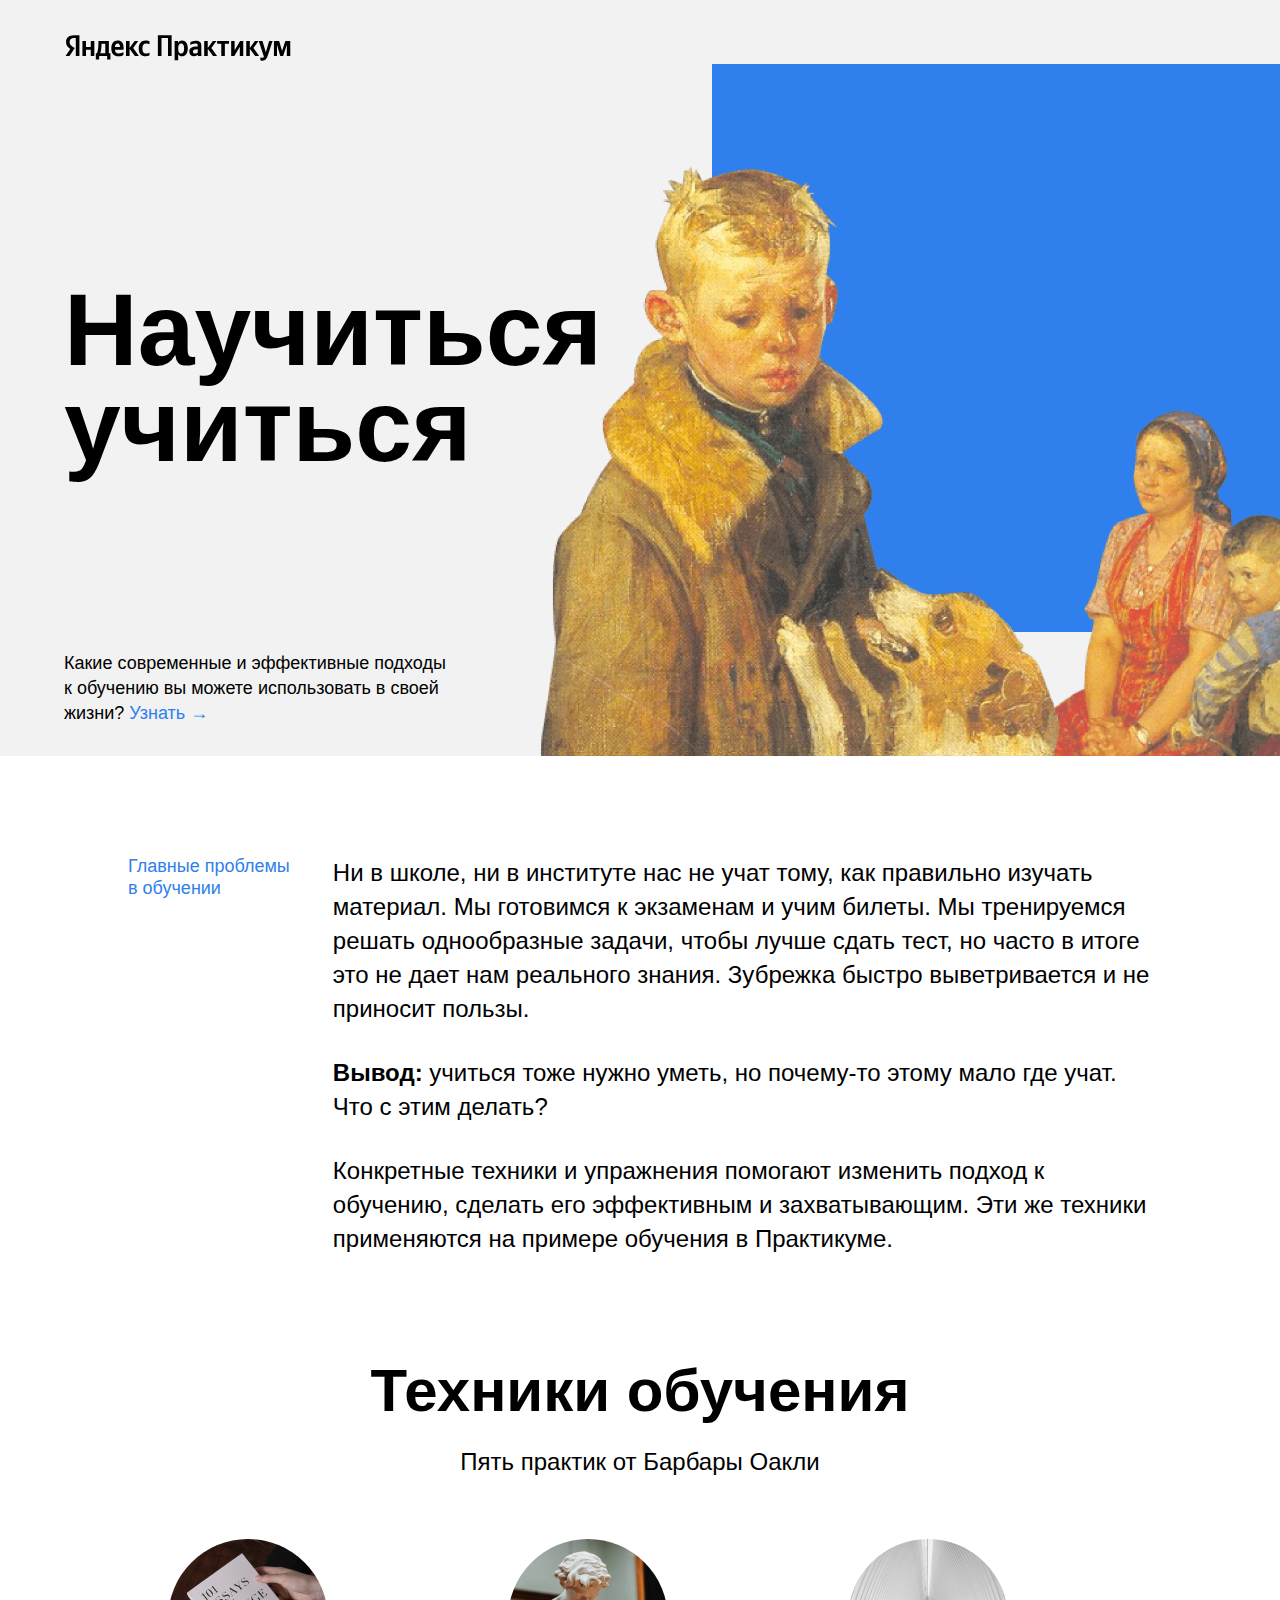
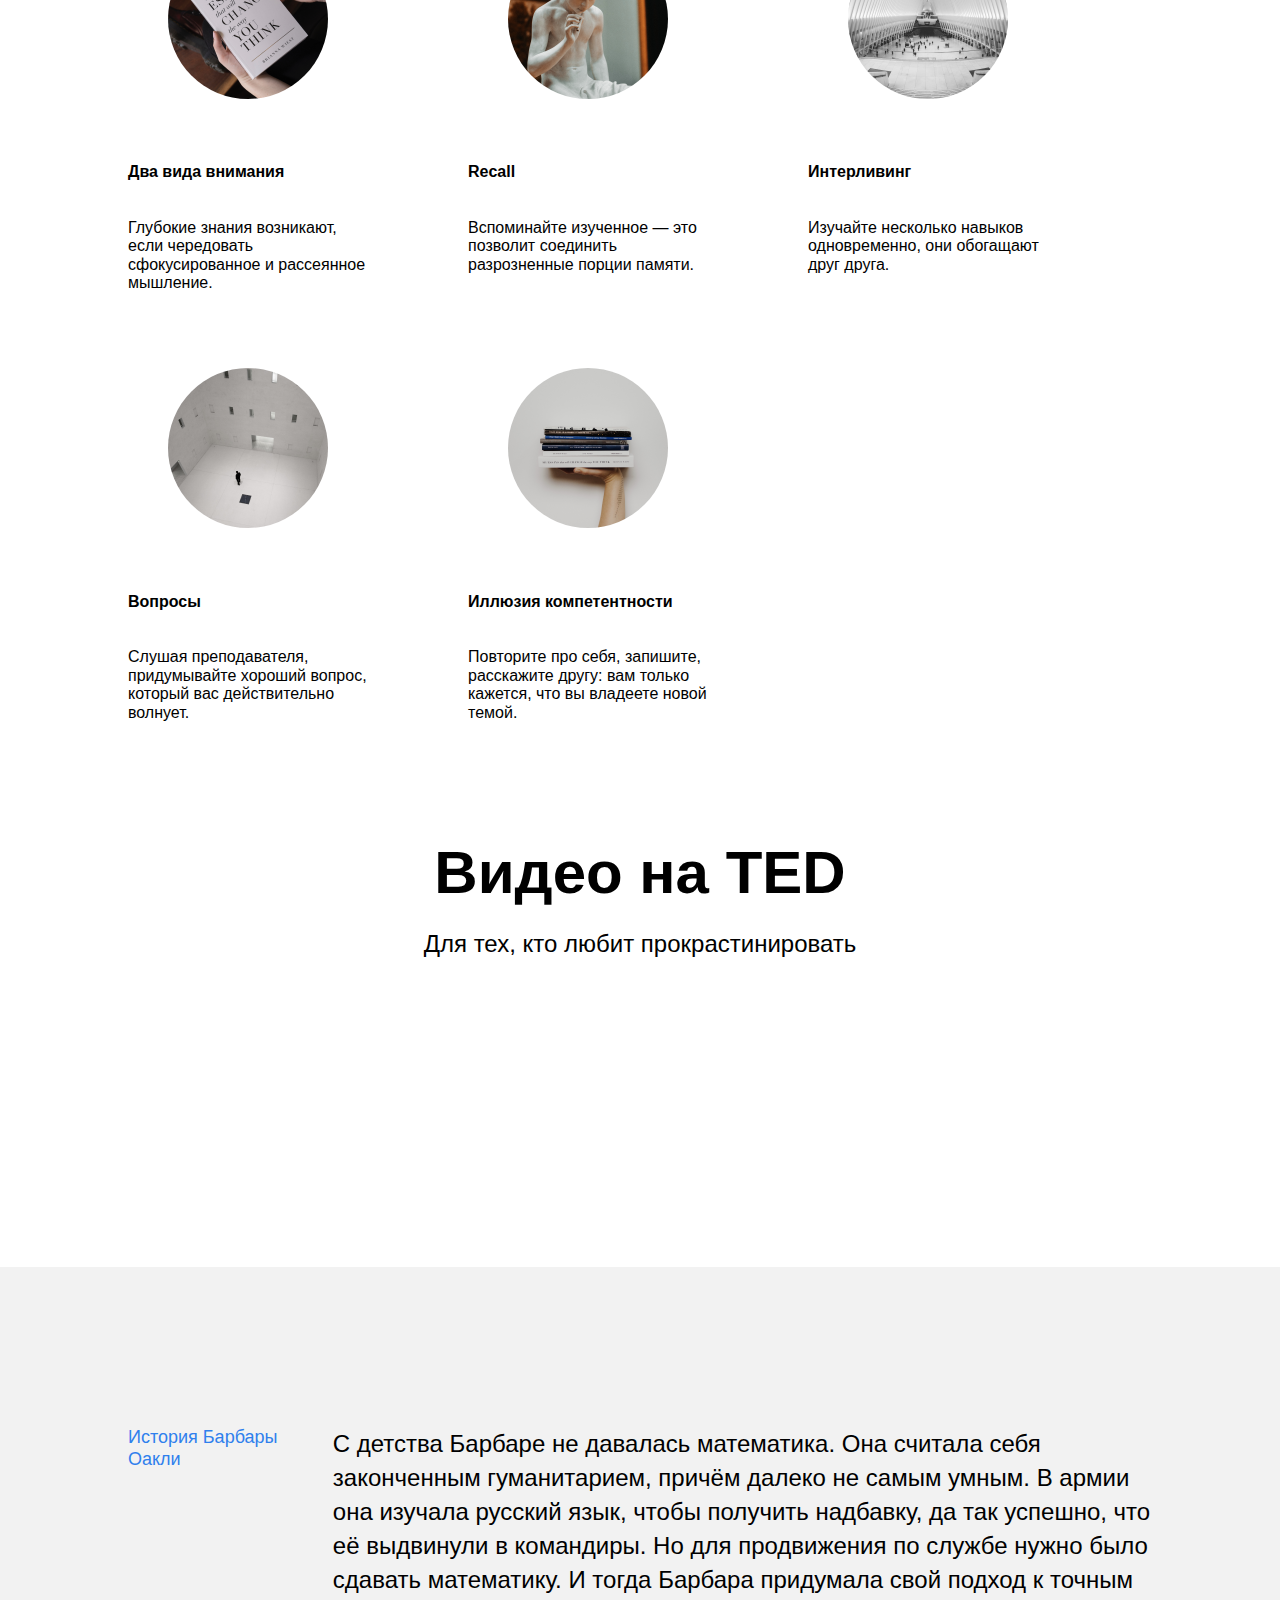
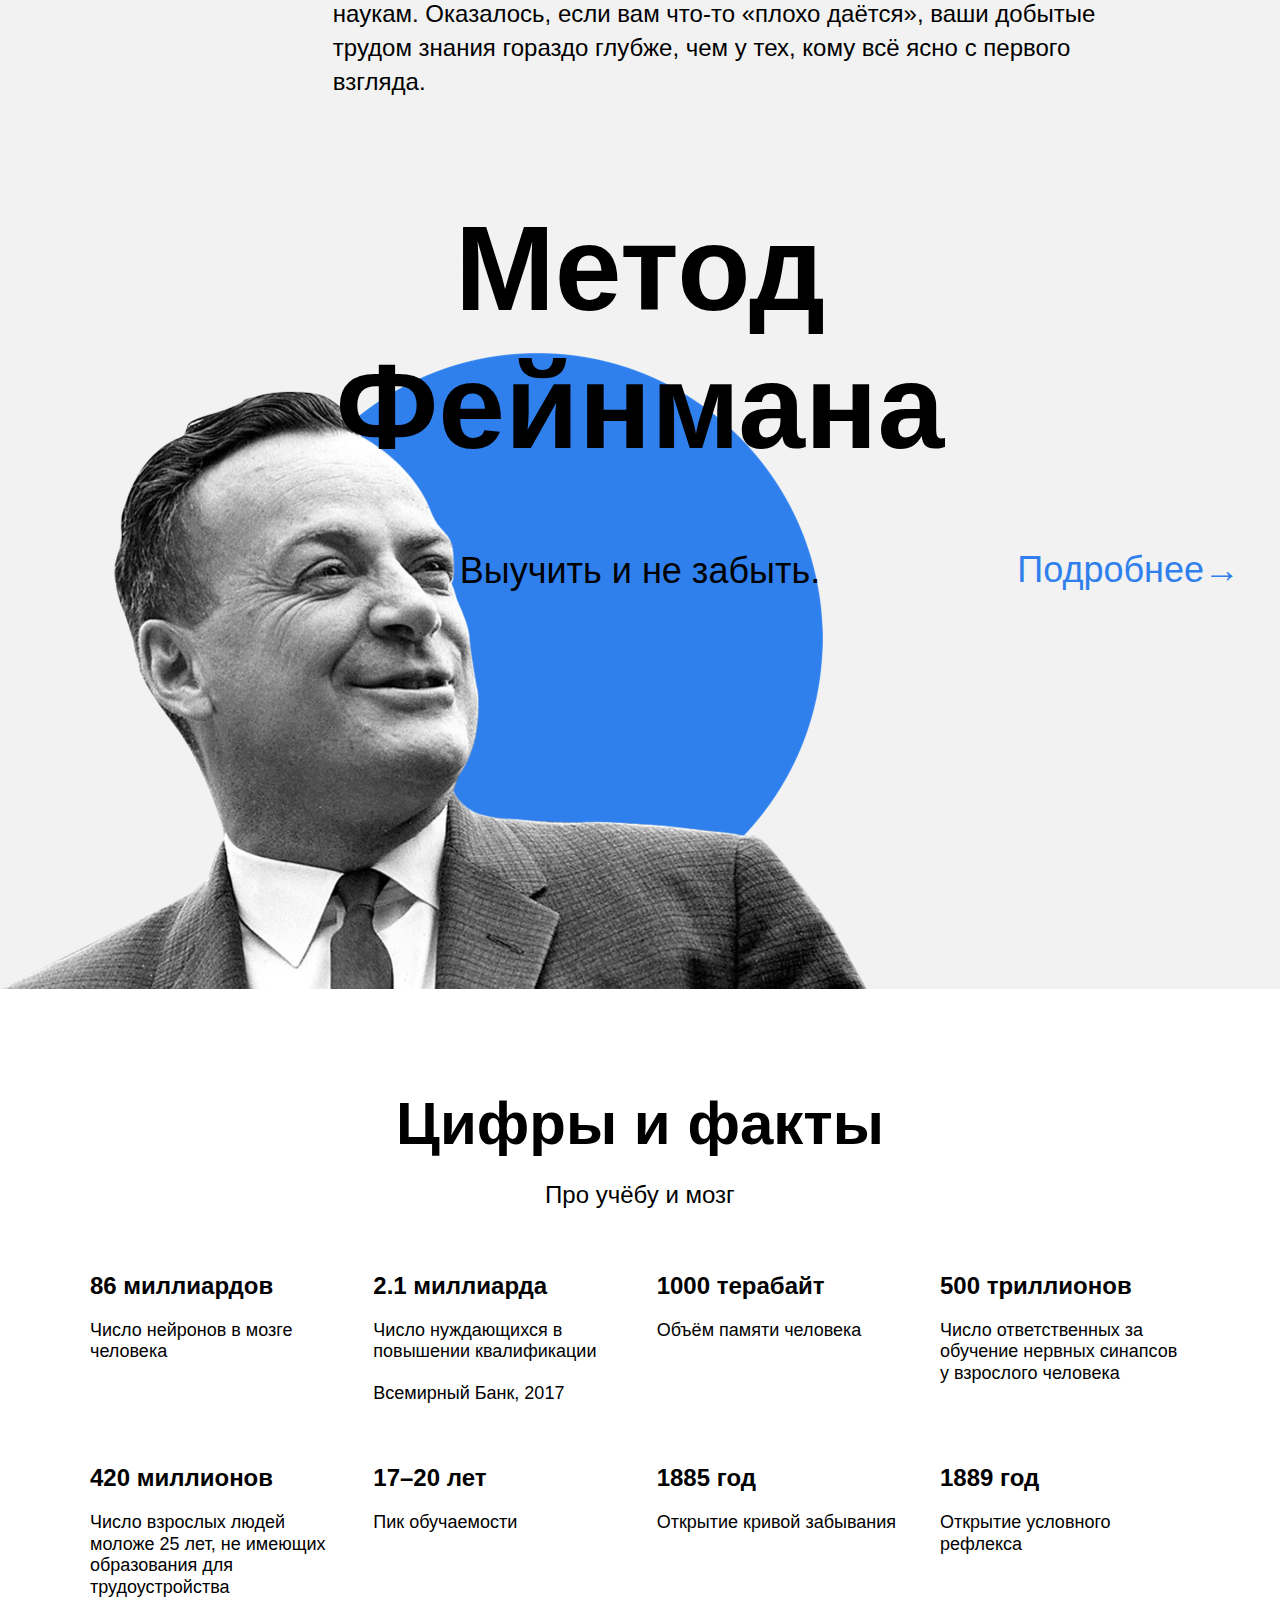
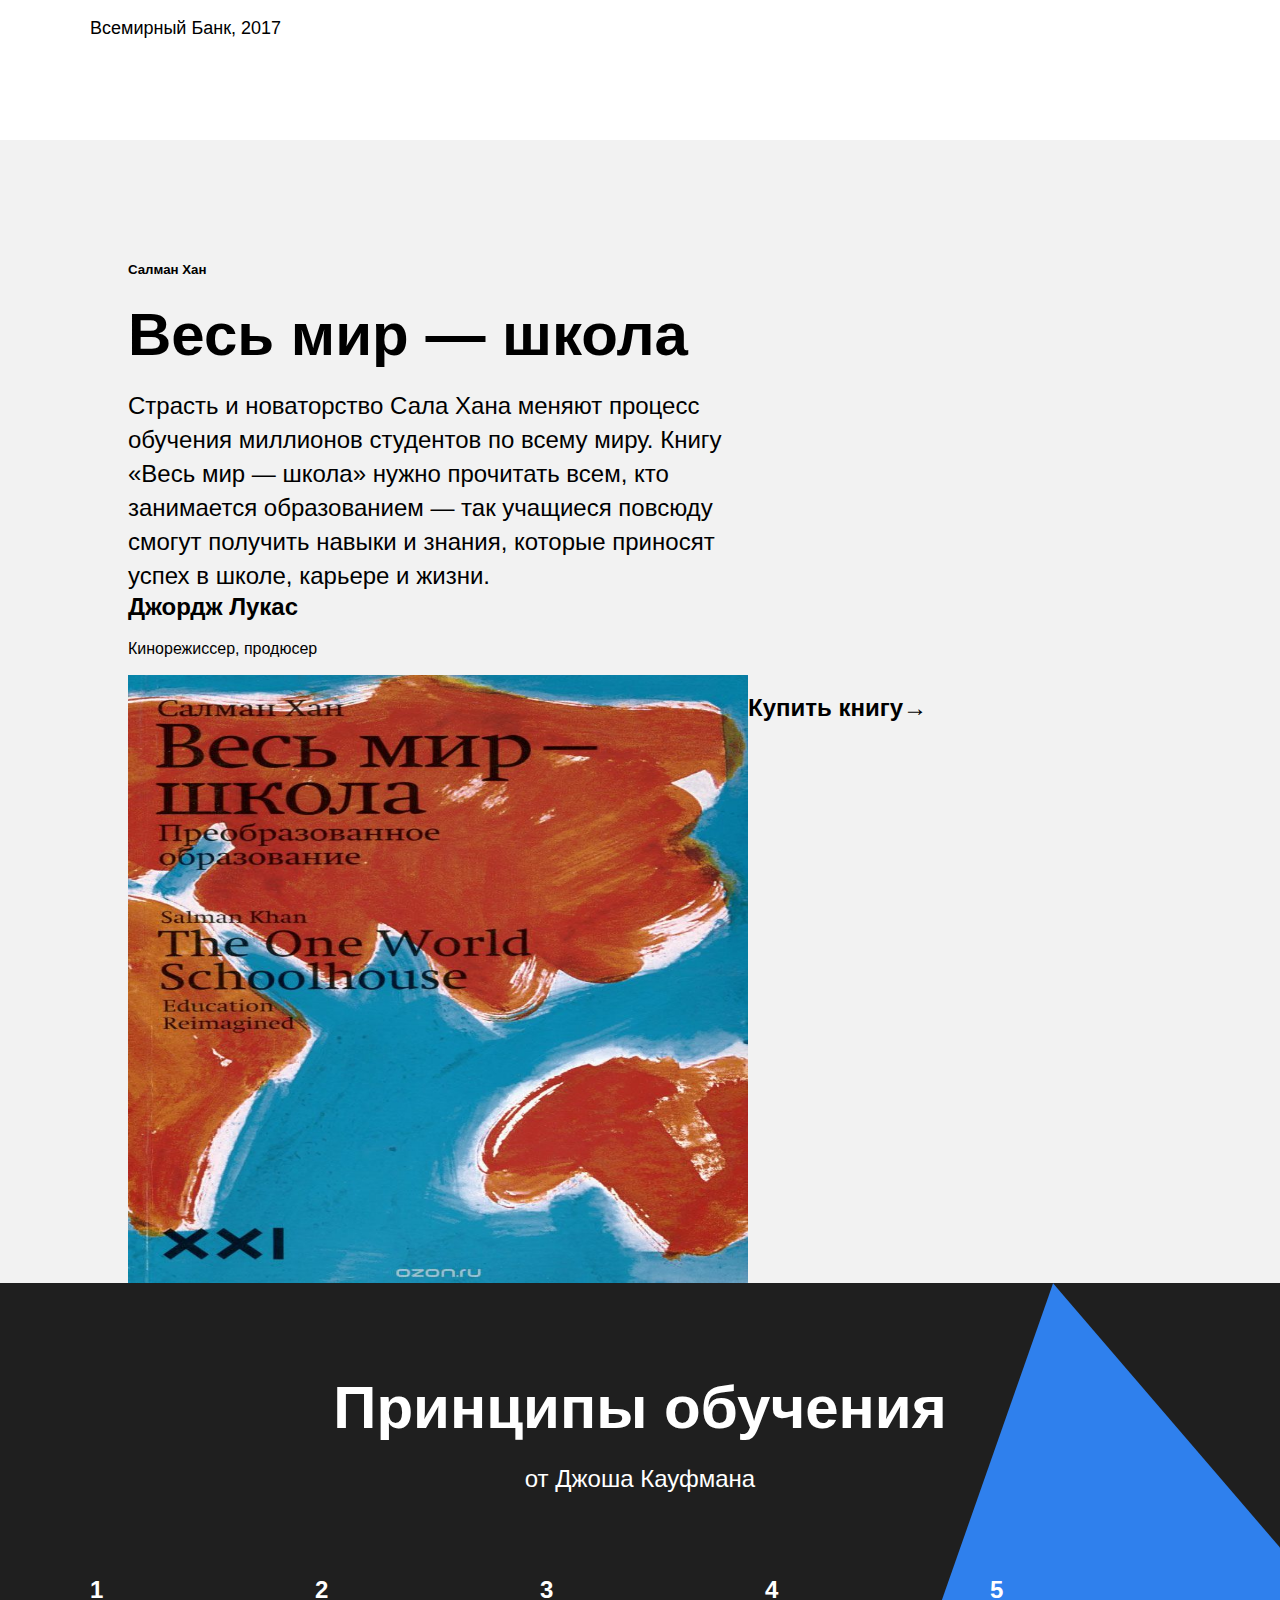
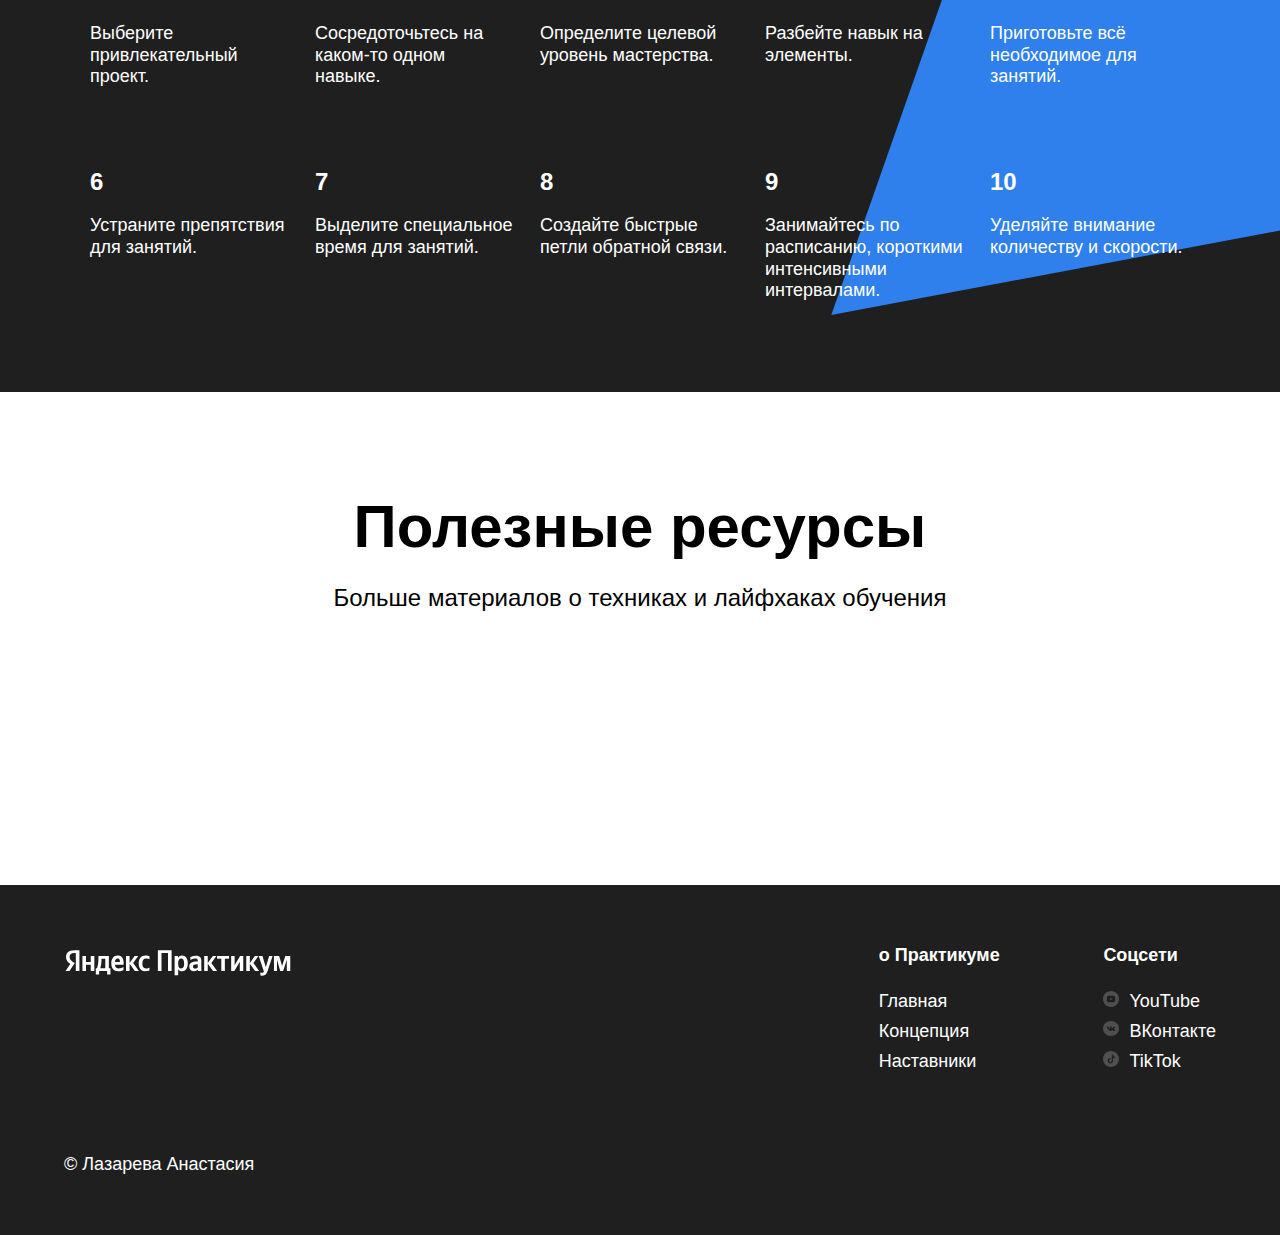
==== index.html @ c1d63bd4 "on-the-finish-line" ====
<!--повторить имена тегов-->
<!DOCTYPE html>
<html lang="ru">
<head>
  <meta charset="UTF-8">
  <meta name="viewport" content="width=device-width, initial-scale=1.0">
  <!--<link rel="icon" href="#" type="image">-->
  <title>Научиться учиться</title>
  <link rel="stylesheet" href="./pages/main.css">
</head>
<body>
  <div class="root">
    <header class="header">
      <div class="logo logo_place_header">
      </div>
      <h1 class="header__title">Научиться учиться</h1>
      <p class="header__subtitle">Какие современные и эффективные подходы к обучению вы можете использовать в своей жизни?
        <a class="header__link" href="#" target="_blank">Узнать &rarr;</a></p>
      <img src="./images/header-image.png" alt="Фрагмент картины «Опять двойна» Ф. Решетникова. Изображение грустного мальчика" class="header__main-illustration">
      <div class="header__square-pic header__rotation">
      </div>
    </header>

    <main class="content"><!--основное содержание-->
      <section class="description"><!--главные проблемы в обучении -->
        <div class="two-columns"><!--бокс-->
          <div><!--левая колонка с голубым текстом-->
              <h2 class="two-columns__brief">Главные проблемы в обучении</h2>
          </div>
            <div class="two-columns__main-text"><!--правая колонка с основным текстом, в нее вложены параграфы-->
              <p class="two-columns__paragraph">Ни в школе, ни в институте нас не учат тому, как правильно изучать материал.
              Мы готовимся к экзаменам и учим билеты. Мы тренируемся решать однообразные задачи,
              чтобы лучше сдать тест, но часто в итоге это не дает нам реального знания.
              Зубрежка быстро выветривается и не приносит пользы.
              </p>
              <p class="two-columns__paragraph"><span class="two-columns__span-accent">Вывод:</span> учиться тоже нужно уметь, но почему-то этому мало где учат. Что с этим делать?
              </p>
              <p class="two-columns__paragraph">
                Конкретные техники и упражнения помогают изменить подход к обучению, сделать его эффективным и захватывающим. Эти же техники применяются на примере обучения в Практикуме.
              </p>
            </div>
        </div>
      </section>

      <section class="techniques"><!---->
        <h2 class="section-title">Техники обучения</h2>
        <p class="section-subtitle">Пять практик от Барбары Оакли</p>
        <div class="cards">
          <div class="cards__item"><!--карта -->
            <img class="cards__image" src="./images/cards-attention.png" alt="">
            <h4 class="cards__title">Два вида внимания</h4>
            <p class="cards__description">Глубокие знания возникают, если чередовать сфокусированное и рассеянное мышление.</p>
          </div>
          <div class="cards__item"><!--карта -->
            <img class="cards__image" src="./images/cards-recall.png" alt="">
            <h4 class="cards__title">Recall</h4>
            <p class="cards__description">Вспоминайте изученное — это позволит соединить разрозненные порции памяти.</p>
          </div>
          <div class="cards__item"><!--карта -->
            <img class="cards__image" src="./images/cards-interliving.png" alt="">
            <h4 class="cards__title">Интерливинг</h4>
            <p class="cards__description">Изучайте несколько навыков одновременно, они обогащают друг друга.</p>
          </div>
          <div class="cards__item"><!--карта -->
            <img class="cards__image" src="./images/cards-question.png" alt="">
            <h4 class="cards__title">Вопросы</h4>
            <p class="cards__description">Слушая преподавателя, придумывайте хороший вопрос, который вас действительно волнует.</p>
          </div>
          <div class="cards__item"><!--карта -->
            <img class="cards__image" src="./images/cards-competence.png" alt="">
            <h4 class="cards__title">Иллюзия компетентности</h4>
            <p class="cards__description">Повторите про себя, запишите, расскажите другу: вам только кажется, что вы владеете новой темой.</p>
          </div>
        </div>
      </section>



      <section class="video">
        <h2 class="section-title">Видео нa TED</h2>
        <p class="section-subtitle">Для тех, кто любит прокрастинировать</p>
        <div class="video__iframes">
          <iframe class="video__iframe" width="515" height="316" src="https://www.youtube.com/embed/arj7oStGLkU" title="YouTube video player"
          frameborder="0" allow="accelerometer; autoplay; clipboard-write; encrypted-media; gyroscope;
          picture-in-picture" allowfullscreen controls></iframe>
          <iframe class="video__iframe" width="515" height="316" src="https://www.youtube.com/embed/5MgBikgcWnY" title="YouTube video player"
          frameborder="0" allow="accelerometer; autoplay; clipboard-write; encrypted-media; gyroscope; picture-in-picture"
          allowfullscreen controls></iframe>
        </div>
      </section>



      <section class="oakley">
        <div class="two-columns"><!--бокс-->
          <div><!--левая колонка с голубым текстом-->
              <h2 class="two-columns__brief">История Барбары Оакли</h2>
          </div>
            <div class="two-columns__main-text"><!--правая колонка с основным текстом, в нее вложены параграфы-->
              <p class="two-columns__paragraph">С детства Барбаре не давалась математика. Она считала себя законченным гуманитарием,
                причём далеко не самым умным. В армии она изучала русский язык, чтобы получить надбавку,
                да так успешно, что её выдвинули в командиры. Но для продвижения по службе нужно было
                сдавать математику. И тогда Барбара придумала свой подход к точным наукам. Оказалось,
                если вам что-то «плохо даётся», ваши добытые трудом знания гораздо глубже, чем у тех,
                кому всё ясно с первого взгляда.

              </p>
            </div>
        </div>

      </section>


      <section class="feynman">
        <h2 class="feynman__title">Метод Фейнмана</h2>
        <p class="feynman__subtitle">Выучить и не забыть.</p>
        <a class="feynman__link" href="#" target="_blank">Подробнее&rarr;</a>
      </section>

      <section class="digits">
        <h2 class="section-title">Цифры и факты</h2>
        <p class="section-subtitle">Про учёбу и мозг</p>
        <ul class="table">
          <li class="table__cell"> <!--ячейки таблицы со вложенными заголовком и текстом-->
            <h3 class="table__heading">86 миллиардов</h3> <!--заголовки-->
            <p class="table__text">Число нейронов в мозге человека</p>
          </li>
          <li class="table__cell"> <!--ячейки таблицы со вложенными заголовком и текстом-->
            <h3 class="table__heading">2.1 миллиарда</h3> <!--заголовки-->
            <p class="table__text">Число нуждающихся в повышении квалификации</p>
            <p class="table__text">Всемирный Банк, 2017</p>
          </li>
          <li class="table__cell"> <!--ячейки таблицы со вложенными заголовком и текстом-->
            <h3 class="table__heading">1000 терабайт</h3> <!--заголовки-->
            <p class="table__text">Объём памяти человека</p>
          </li>
          <li class="table__cell"> <!--ячейки таблицы со вложенными заголовком и текстом-->
            <h3 class="table__heading">500 триллионов</h3> <!--заголовки-->
            <p class="table__text">Число ответственных за обучение нервных синапсов у взрослого человека</p>
          </li>
          <li class="table__cell"> <!--ячейки таблицы со вложенными заголовком и текстом-->
            <h3 class="table__heading">420 миллионов</h3> <!--заголовки-->
            <p class="table__text">Число взрослых людей моложе 25 лет, не имеющих образования для трудоустройства</p>
            <p class="table__text">Всемирный Банк, 2017</p>
          </li>
          <li class="table__cell"> <!--ячейки таблицы со вложенными заголовком и текстом-->
            <h3 class="table__heading">17–20 лет</h3> <!--заголовки-->
            <p class="table__text">Пик обучаемости</p>
          </li>
          <li class="table__cell"> <!--ячейки таблицы со вложенными заголовком и текстом-->
            <h3 class="table__heading">1885 год</h3> <!--заголовки-->
            <p class="table__text">Открытие кривой забывания</p>
          </li>
          <li class="table__cell"> <!--ячейки таблицы со вложенными заголовком и текстом-->
            <h3 class="table__heading">1889 год</h3> <!--заголовки-->
            <p class="table__text">Открытие условного рефлекса</p>
          </li>
        </ul>
      </section>

      <section class="khan">
        <div class="khan__container">
          <h5 class="khan__author">Салман Хан</h5>
          <h2 class="khan__title">Весь мир — школа</h2>
          <p class="khan__quote">Страсть и новаторство Сала Хана меняют процесс обучения миллионов
            студентов по всему миру. Книгу «Весь мир — школа» нужно прочитать всем, кто занимается образованием —
            так учащиеся повсюду смогут получить навыки и знания, которые приносят успех в школе, карьере и жизни.</p>
          <h3 class="khan__quote-author">Джордж Лукас</h3>
          <p lass="khan__quote-author-subline">Кинорежиссер, продюсер</p>
          <div class="khan__book-container">
            <img class="khan__book-pic" src="./images/khan-book.jpg" alt="#">
            <h2 class="khan__buy-link">Купить книгу&rarr;</h2>



          </div>
        </div>
      </section>




      <section class="kaufman"><!--принципы обучения-->
        <div class="kaufman__triangle kaufman__rotation">
        </div>
        <h2 class="section-title section-title_theme_dark">Принципы обучения</h2>
        <p class="section-subtitle section-subtitle_theme_dark">от Джоша Кауфмана</p>
        <ul class="table table_theme_dark"> <!-- модификатор table_theme_dark пока не используется-->
          <li class="table__cell table__cell_theme_dark"> <!--ячейки таблицы со вложенными заголовком и текстом-->
            <h3 class="table__heading table__heading_theme_dark">1</h3> <!--заголовки-->
            <p class="table__text table__text_theme_dark">Выберите привлекательный проект.</p>
          </li>
          <li class="table__cell table__cell_theme_dark"> <!--ячейки таблицы со вложенными заголовком и текстом-->
            <h3 class="table__heading table__heading_theme_dark">2</h3> <!--заголовки-->
            <p class="table__text table__text_theme_dark">Сосредоточьтесь на каком-то одном навыке.</p>
          </li>
          <li class="table__cell table__cell_theme_dark"> <!--ячейки таблицы со вложенными заголовком и текстом-->
            <h3 class="table__heading table__heading_theme_dark">3</h3> <!--заголовки-->
            <p class="table__text table__text_theme_dark">Определите целевой уровень мастерства.</p>
          </li>
          <li class="table__cell table__cell_theme_dark"> <!--ячейки таблицы со вложенными заголовком и текстом-->
            <h3 class="table__heading table__heading_theme_dark">4</h3> <!--заголовки-->
            <p class="table__text table__text_theme_dark">Разбейте навык на элементы.</p>
          </li>
          <li class="table__cell table__cell_theme_dark"> <!--ячейки таблицы со вложенными заголовком и текстом-->
            <h3 class="table__heading table__heading_theme_dark">5</h3> <!--заголовки-->
            <p class="table__text table__text_theme_dark">Приготовьте всё необходимое для занятий.</p>
          </li>
          <li class="table__cell table__cell_theme_dark"> <!--ячейки таблицы со вложенными заголовком и текстом-->
            <h3 class="table__heading table__heading_theme_dark">6</h3> <!--заголовки-->
            <p class="table__text table__text_theme_dark">Устраните препятствия для занятий.</p>
          </li>
          <li class="table__cell table__cell_theme_dark"> <!--ячейки таблицы со вложенными заголовком и текстом-->
            <h3 class="table__heading table__heading_theme_dark">7</h3> <!--заголовки-->
            <p class="table__text table__text_theme_dark">Выделите специальное время для занятий.</p>
          </li>
          <li class="table__cell table__cell_theme_dark"> <!--ячейки таблицы со вложенными заголовком и текстом-->
            <h3 class="table__heading table__heading_theme_dark">8</h3> <!--заголовки-->
            <p class="table__text table__text_theme_dark">Создайте быстрые петли обратной связи.</p>
          </li>
          <li class="table__cell table__cell_theme_dark"> <!--ячейки таблицы со вложенными заголовком и текстом-->
            <h3 class="table__heading table__heading_theme_dark">9</h3> <!--заголовки-->
            <p class="table__text table__text_theme_dark">Занимайтесь по расписанию, короткими интенсивными интервалами.</p>
          </li>
          <li class="table__cell table__cell_theme_dark"> <!--ячейки таблицы со вложенными заголовком и текстом-->
            <h3 class="table__heading table__heading_theme_dark">10</h3> <!--заголовки-->
            <p class="table__text table__text_theme_dark">Уделяйте внимание количеству и скорости.</p>
          </li>
        </ul>
      </section><!--конец таблицы цифры и факты-->

      <section class="resources">
        <h2 class="section-title">Полезные ресурсы</h2>
        <p class="section-subtitle">Больше материалов о техниках и лайфхаках обучения</p>
        <div class="resources__logo-zone">

<!--тут натыкать логотипов-->


        </div>
      </section>
    </main>





    <footer class="footer">
      <div class="footer__columns"><!--общий флекс-бокс-->
        <div class="footer__column footer__column_content_copyright"><!--первая колонка-->
          <div class="logo logo_place_footer">
          </div>
            <p class="footer__author" href="#" target="_blank">&COPY; Лазарева Анастасия</p>
        </div>
        <nav class="footer__column footer__column_content_info"><!--вторая колонка-->
          <h4 class="footer__column-heading">о&nbsp;Практикуме</h4>
          <ul class="footer__column-links">
            <li class="footer__column-link">
              <a class="footer__column-link" href="#">Главная</a>
            </li>
            <li class="footer__column-link">
              <a class="footer__column-link" href="#">Концепция</a>
            </li>
            <li class="footer__column-link">
              <a class="footer__column-link" href="#">Наставники</a>
            </li>
          </ul>
        </nav>
        <nav class="footer__column footer__column_content_social"><!--третья колонка-->
          <h4 class="footer__column-heading">Cоцсети</h4>
          <ul class="footer__column-links">
            <li class="footer__column-link">
              <a href="#" target="_blank"><img class="footer__social-icon" src="./images/youtube-icon.svg" lang="en" alt="YouTube"></a>
              <a href="#" target="_blank" class="footer__column-link">YouTube</a>
            </li>
            <li class="footer__column-link">
              <a href="#" target="_blank"><img class="footer__social-icon" src="./images/vk_color_white.svg" lang="en" alt="ВКонтакте"></a>
              <a href="#" target="_blank" class="footer__column-link">ВКонтакте</a>
            </li>
            <li class="footer__column-link">
              <a href="#" target="_blank"><img class="footer__social-icon" src="./images/tiktok-icon.svg" lang="en" alt="TikTok"></a>
              <a href="#" target="_blank" class="footer__column-link">TikTok</a>
            </li>
          </ul>
        </nav>
      </div>
    </footer>
  </div>
</body>
</html>
---- pages/main.css ----
@import url(../vendor/normalize.css);
@import url(../blocks/root/root.css);
/*blocks*/
@import url(../blocks/header/header.css);
@import url(../blocks/content/content.css);
@import url(../blocks/description/description.css);
@import url(../blocks/techniques/techniques.css);
@import url(../blocks/video/video.css);
@import url(../blocks/oakley/oakley.css);
@import url(../blocks/feynman/feynman.css);
@import url(../blocks/digits/digits.css);
@import url(../blocks/khan/khan.css);
@import url(../blocks/kaufman/kaufman.css);
@import url(../blocks/resources/resources.css);
@import url(../blocks/logo/logo.css);
@import url(../blocks/two-columns/two-columns.css);
@import url(../blocks/section-title/section-title.css);
@import url(../blocks/section-subtitle/section-subtitle.css);
@import url(../blocks/table/table.css);
@import url(../blocks/footer/footer.css);
/*modificators, elements, elements modificators*/
/*logo*/
@import url(../blocks/logo/_place_header/logo_place_header.css);
@import url(../blocks/logo/_place_footer/logo_place_footer.css);
/*header*/
@import url(../blocks/header/__title/header__title.css);
@import url(../blocks/header/__subtitle/header__subtitle.css);
@import url(../blocks/header/__link/header__link.css);
@import url(../blocks/header/__main-illustration/header__main-illustration.css);
@import url(../blocks/header/__square-pic/header__square-pic.css);
/*two-columns*/
@import url(../blocks/two-columns/__brief/two-columns__brief.css);
@import url(../blocks/two-columns/__main-text/two-columns__main-text.css);
@import url(../blocks/two-columns/__span-accent/two-columns__span-accent.css);
@import url(../blocks/two-columns/__paragraph/two-columns__paragraph.css);
/*table*/
@import url(../blocks/table/__cell/table__cell.css);
@import url(../blocks/table/__heading/table__heading.css);
@import url(../blocks/table/__text/table__text.css);
@import url(../blocks/table/__cell/_theme_dark/table__cell_theme_dark.css);
@import url(../blocks/table/__heading/_theme_dark/table__heading_theme_dark.css);
@import url(../blocks/table/__text/_theme_dark/table__text_theme_dark.css);
/*feynman*/
@import url(../blocks/feynman/__link/feynman__link.css);
@import url(../blocks/feynman/__subtitle/feynman__subtitle.css);
@import url(../blocks/feynman/__title/feynman__title.css);
/*section-title*/
@import url(../blocks/section-title/_theme_dark/section-title_theme_dark.css);
/*section-subtitle*/
@import url(../blocks/section-subtitle/_theme_dark/section-subtitle_theme_dark.css);
/*kaufman*/
@import url(../blocks/kaufman/__triangle/kaufman__triangle.css);
/*footer*/
@import url(../blocks/footer/__author/footer__author.css);
@import url(../blocks/footer/__columns/footer__columns.css);
@import url(../blocks/footer/__column/footer__column.css);
@import url(../blocks/footer/__column/_content_social/footer__column_content_social.css);
@import url(../blocks/footer/__column/_content_copyright/footer__column_content_copyright.css);
@import url(../blocks/footer/__column/_content_info/footer__column_content_info.css);
@import url(../blocks/footer/__column-heading/footer__column-heading.css);
@import url(../blocks/footer/__column-links/footer__column-links.css);
@import url(../blocks/footer/__column-link/footer__column-link.css);
@import url(../blocks/footer/__social-icon/footer__social-icon.css);
@import url(../blocks/footer/footer.css);
@import url(../blocks/footer/footer.css);


@keyframes rotation {
  from {
    transform: rotate(0);
  }
  to {
    transform: rotate(360deg);
  }
}

.techniques {
  width: 80%;
  margin: 0 auto;
  padding-top: 100px;
}
.cards {
  display: flex;
  flex-wrap: wrap;

  column-gap: 100px;
  width: 920px;
  align-content: flex-start;

}
.cards__item {
  padding-top: 60px;
  display: flex;
  flex-wrap: wrap;
  flex-direction: column;
  width: 240px;




}
.cards__image {
  width: 160px;
  height: 160px;
  border-radius: 50%;
  margin: 0 40px 43px;



}
.cards__title {

}
.cards__description {

}

.header__rotation {
  animation: rotation 20s infinite linear running;
}
.kaufman__rotation {
  animation: rotation 20s infinite linear running;
}

.video {
  padding-top: 100px;
}

.video__iframes {

  gap: 20px;
  display: flex;
  padding-top: 50px;
  margin: 0 auto -60px;
  justify-content: center;
  z-index: 1;

}
.video__iframe {

}
.oakley {
  padding-top: 160px;
  background-color: #f2f2f2;

  z-index: -1;
}
.khan {
  padding-top: 100px;
  background-color: #f2f2f2;
}
.khan__container {
  width: 80%;
  margin: 0 auto;
}
.khan__author {

}
.khan__title {/*проверить насколько все они здесь нужны*/
  font-size: 60px;
  font-weight: 600;
  line-height: 1.15;
  width: 60%;
  padding: 0;
  margin: 0;

  margin-bottom: 20px;
}
.khan__quote {/*проверить насколько все они здесь нужны*/
  width: 60%;
  margin: 0;
  padding: 0;

  font-size: 24px;
  font-weight: normal;
  line-height: 34px;
}
.khan__quote-author {/*проверить насколько все они здесь нужны*/
  margin: 0 0 20px;
  padding: 0;
  font-size: 24px;
  font-weight: 600;
  line-height: 1.15;
}
.khan__quote-author-subline {/*проверить насколько все они здесь нужны*/
  margin: 0 0 20px;
  padding: 0;
  font-size: 24px;
  font-weight: normal;
  line-height: 1.15;
}
.khan__book-container {
  display: flex;
}
.khan__book-pic {/*добавить кавер*/
  width: 620px;
  height: 608px;
}
.khan__buy-link {
  transition: opacity 1s linear;
  opacity: 1;
}
.khan__buy-link:hover {
  opacity: 0.5;
}

.resources {
 padding: 100px 0 270px;
}
.resources__logo-zone {
  display: flex;
}
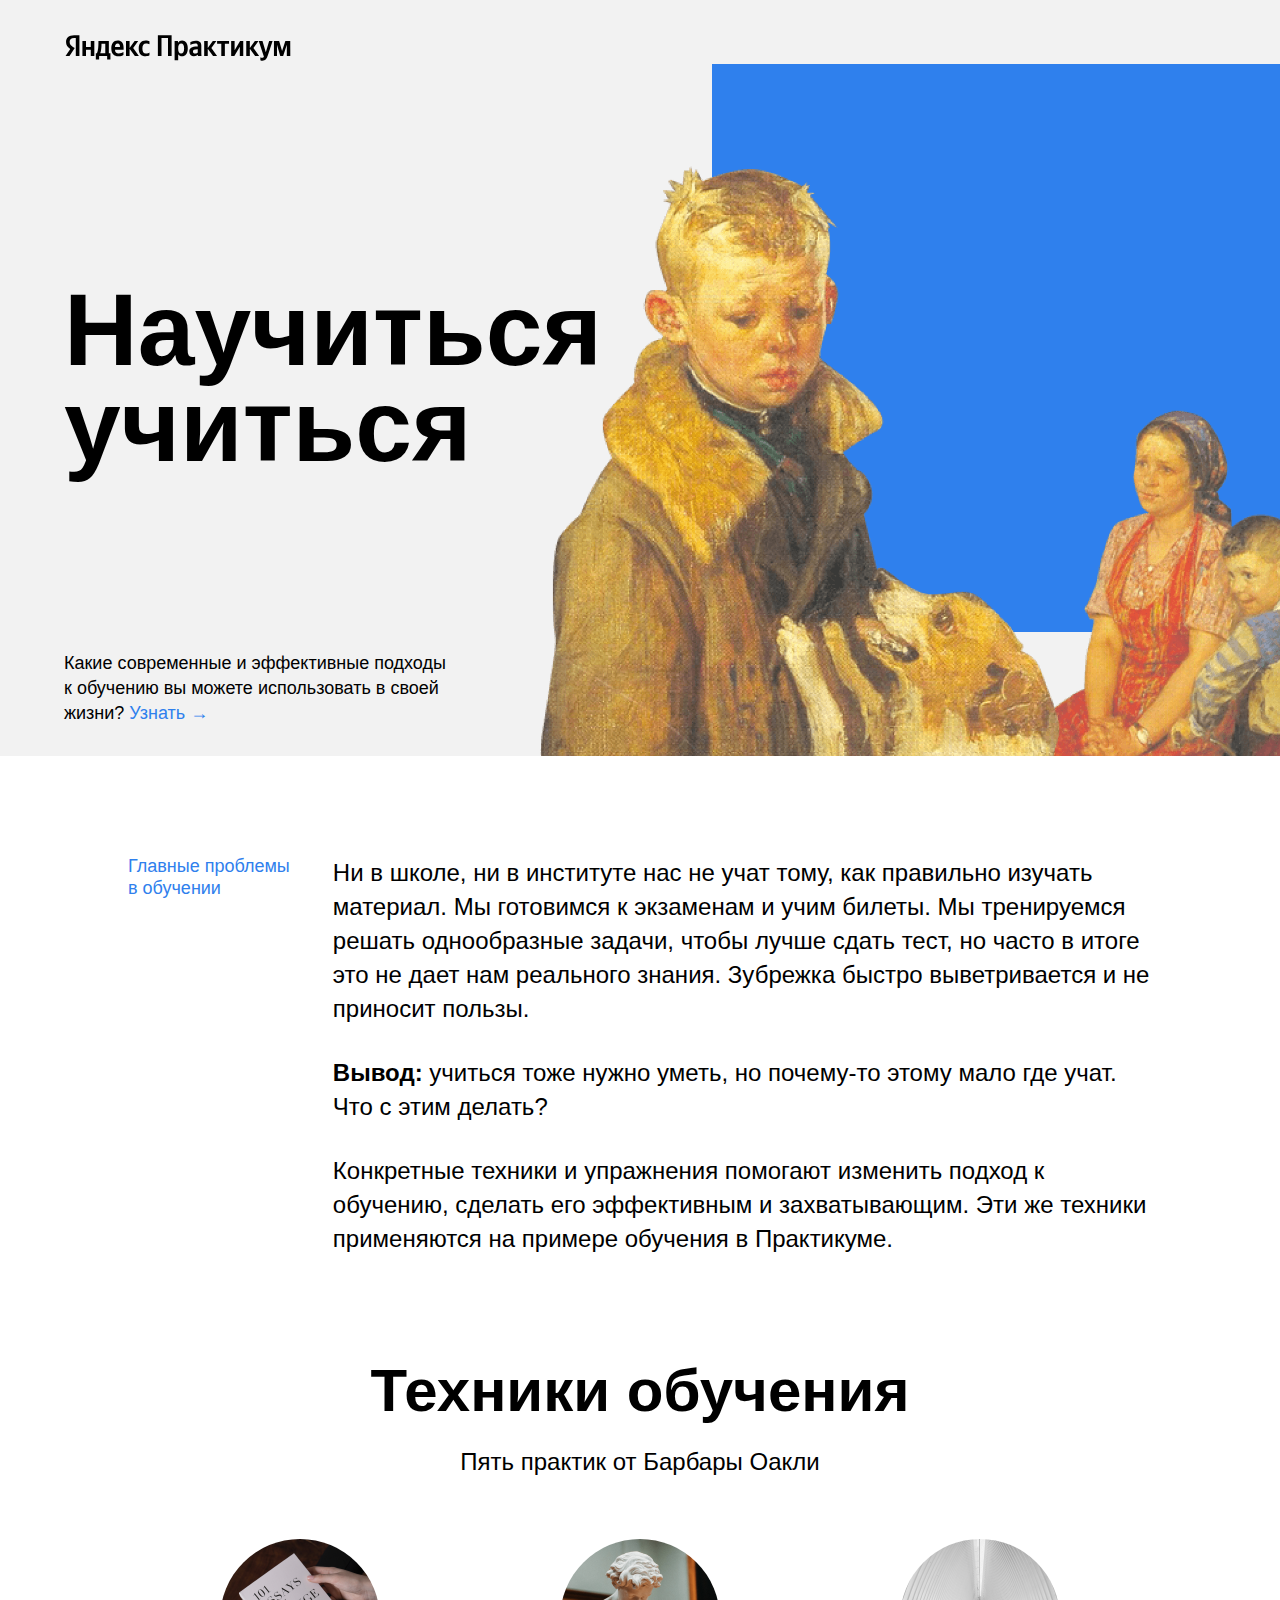
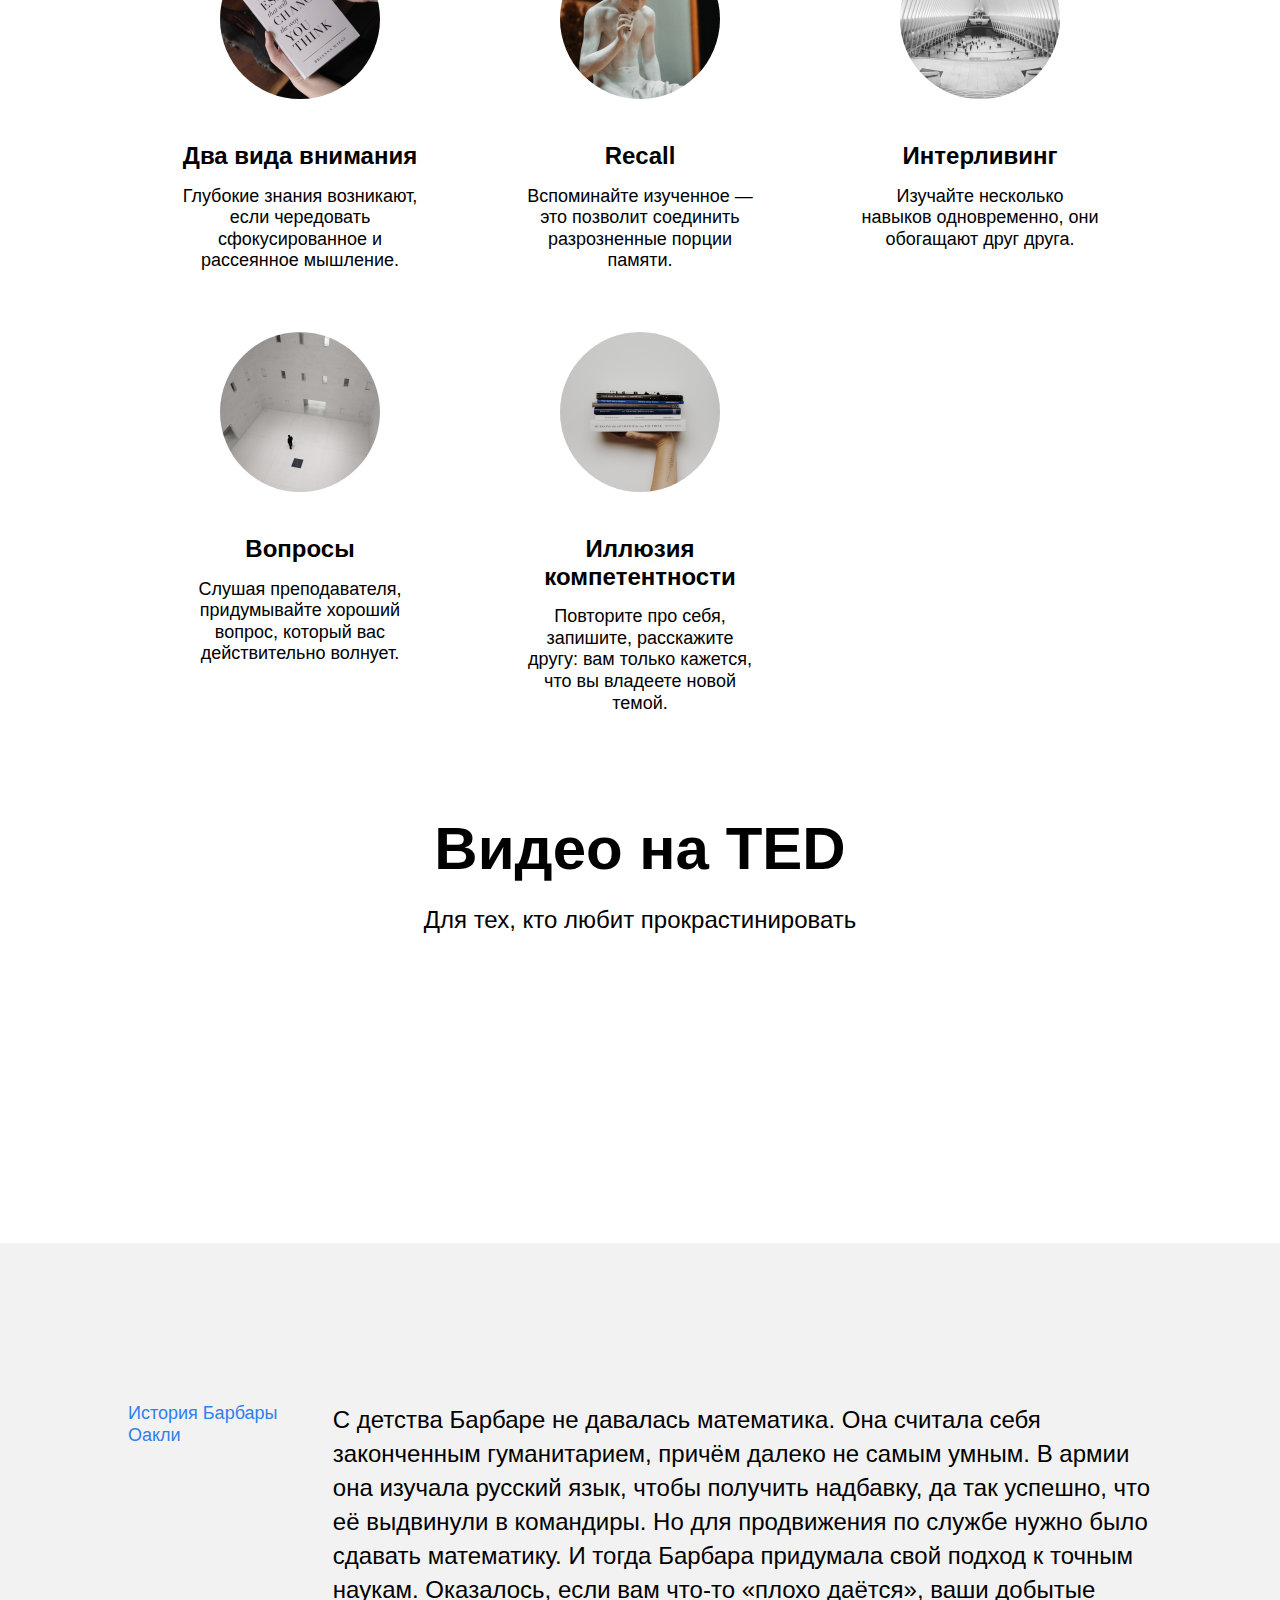
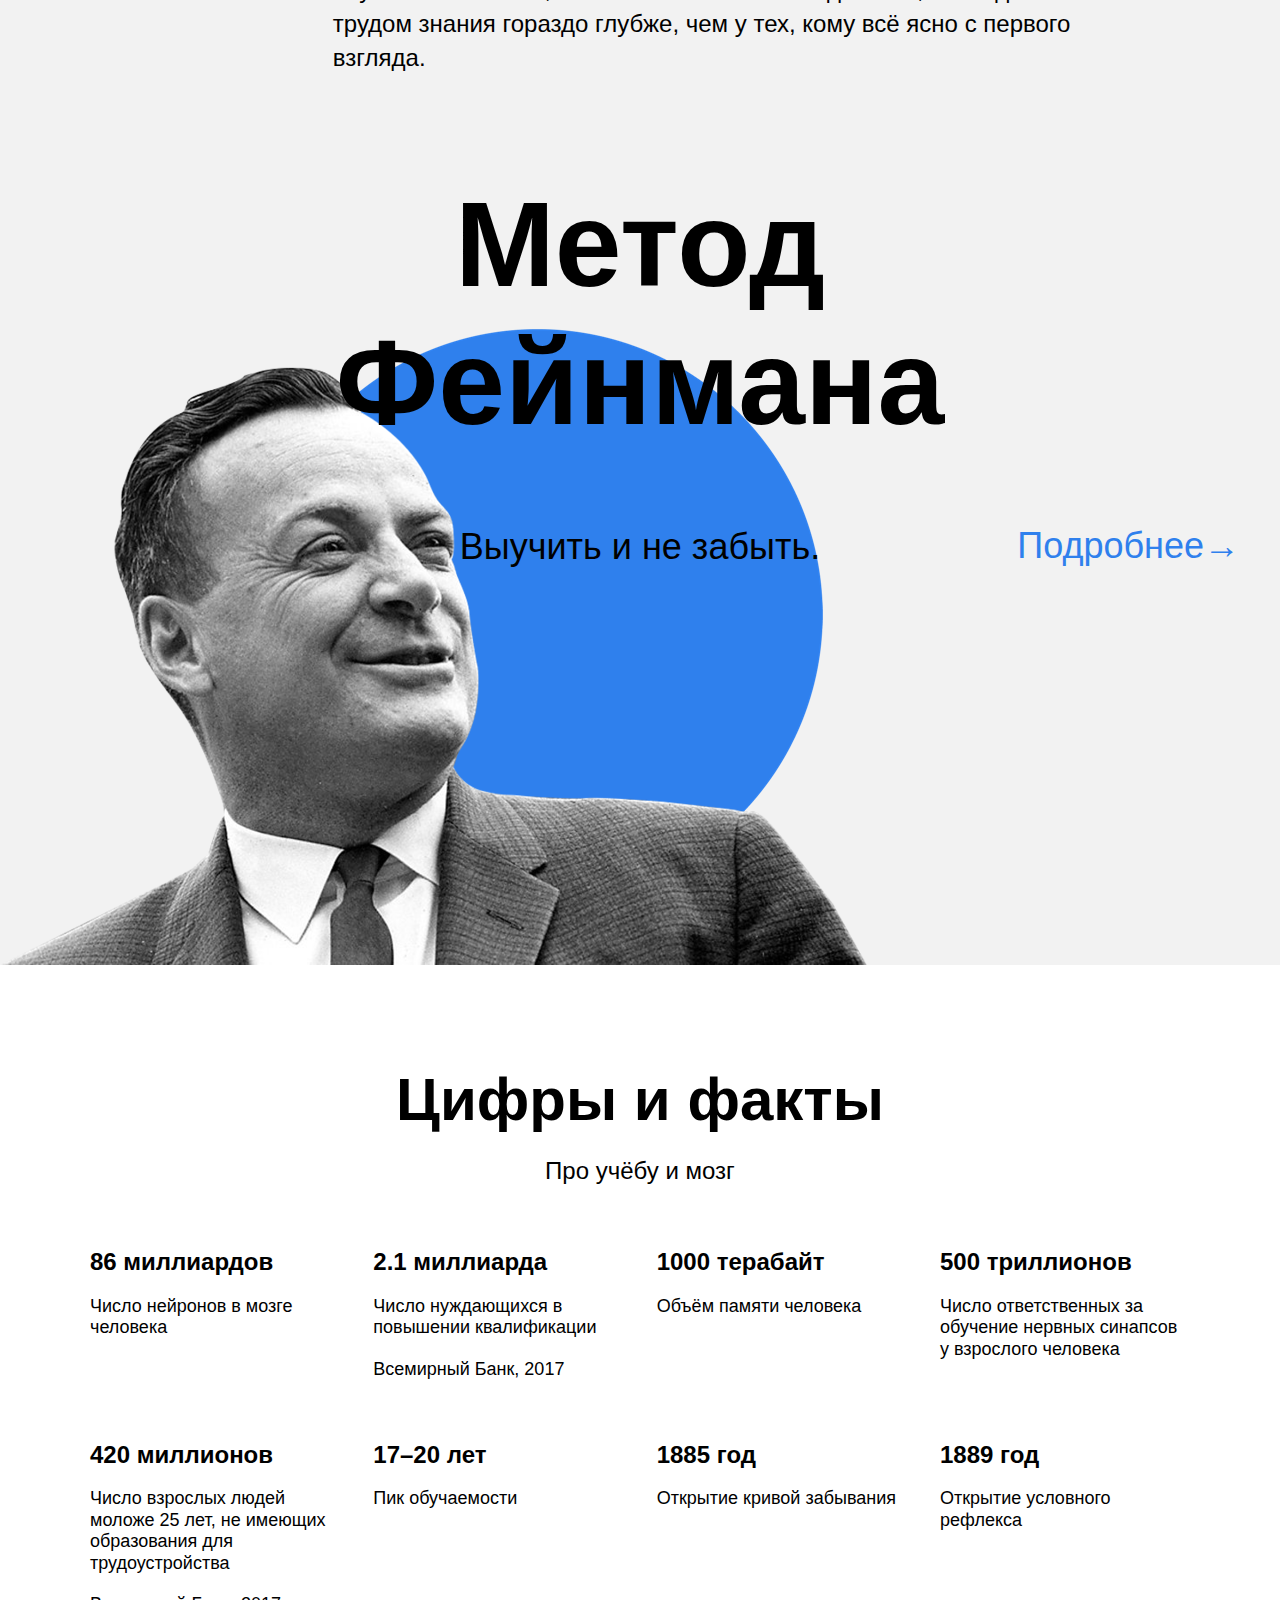
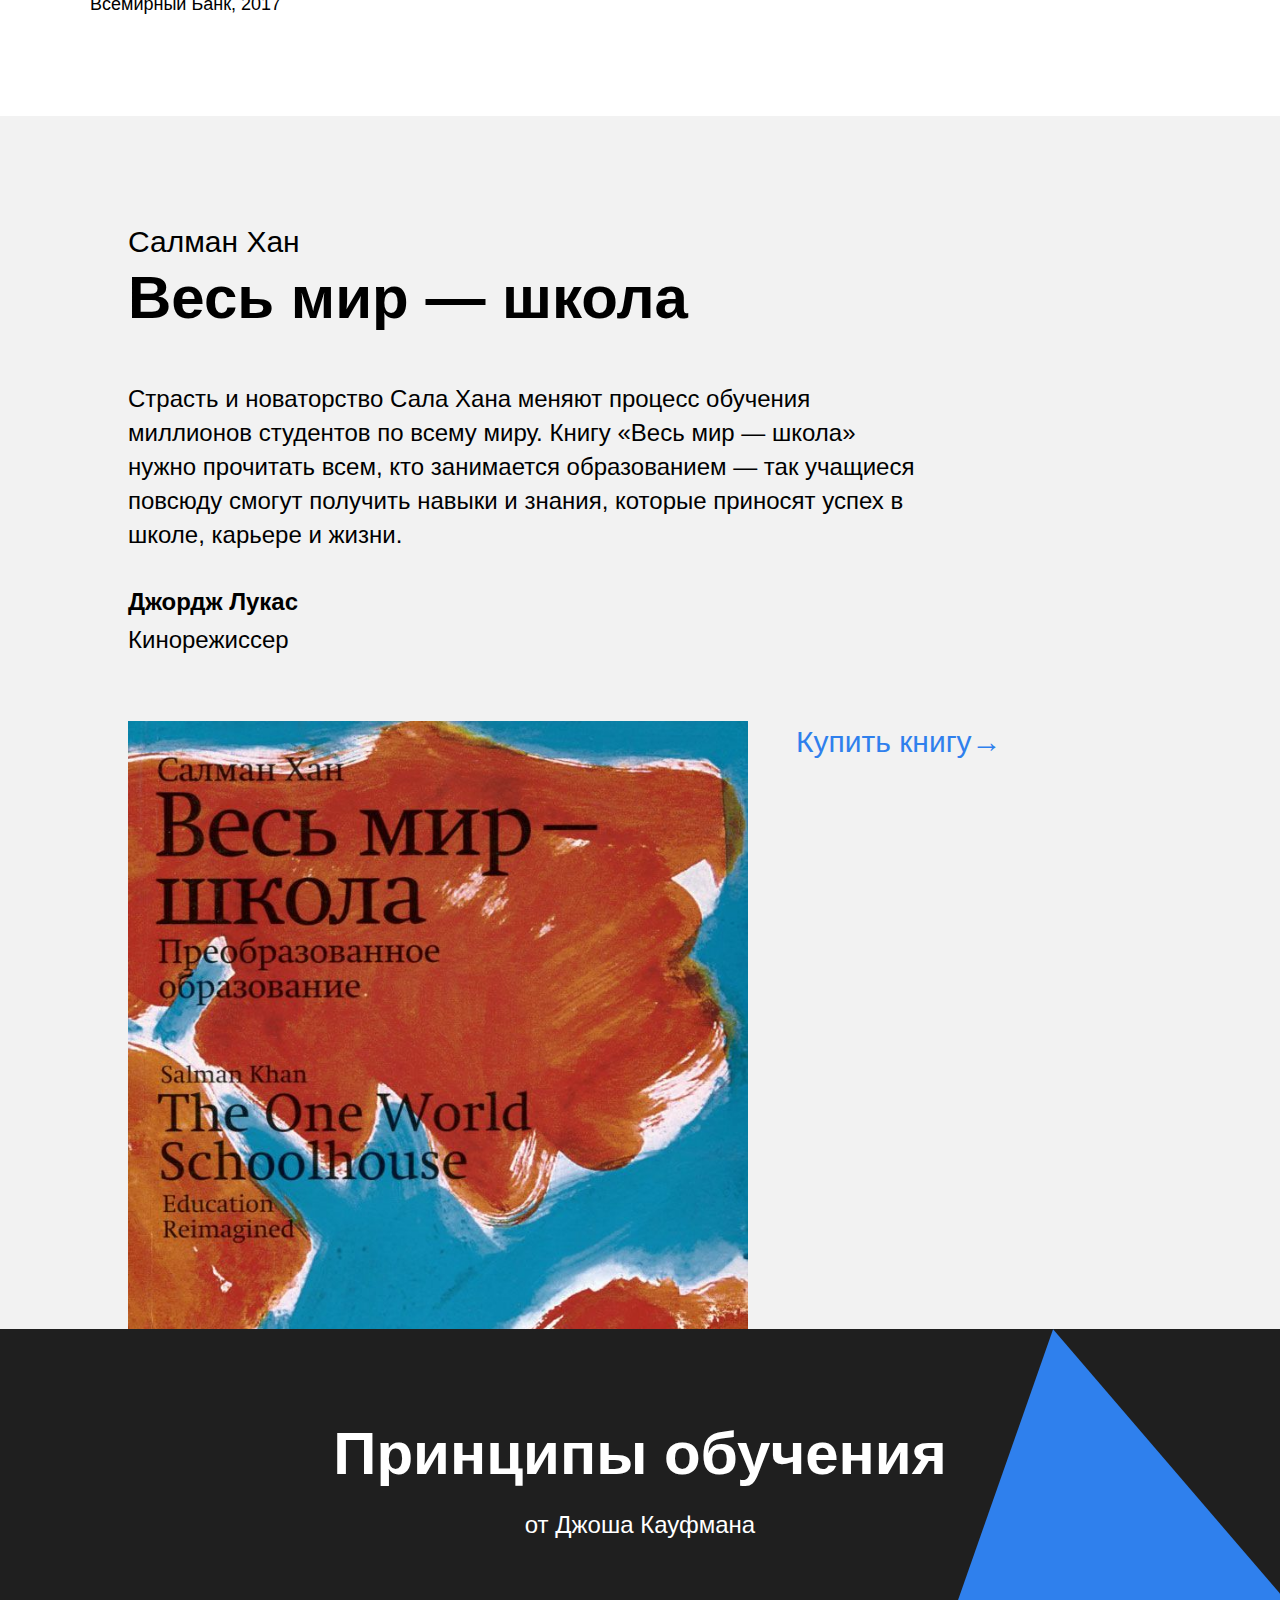
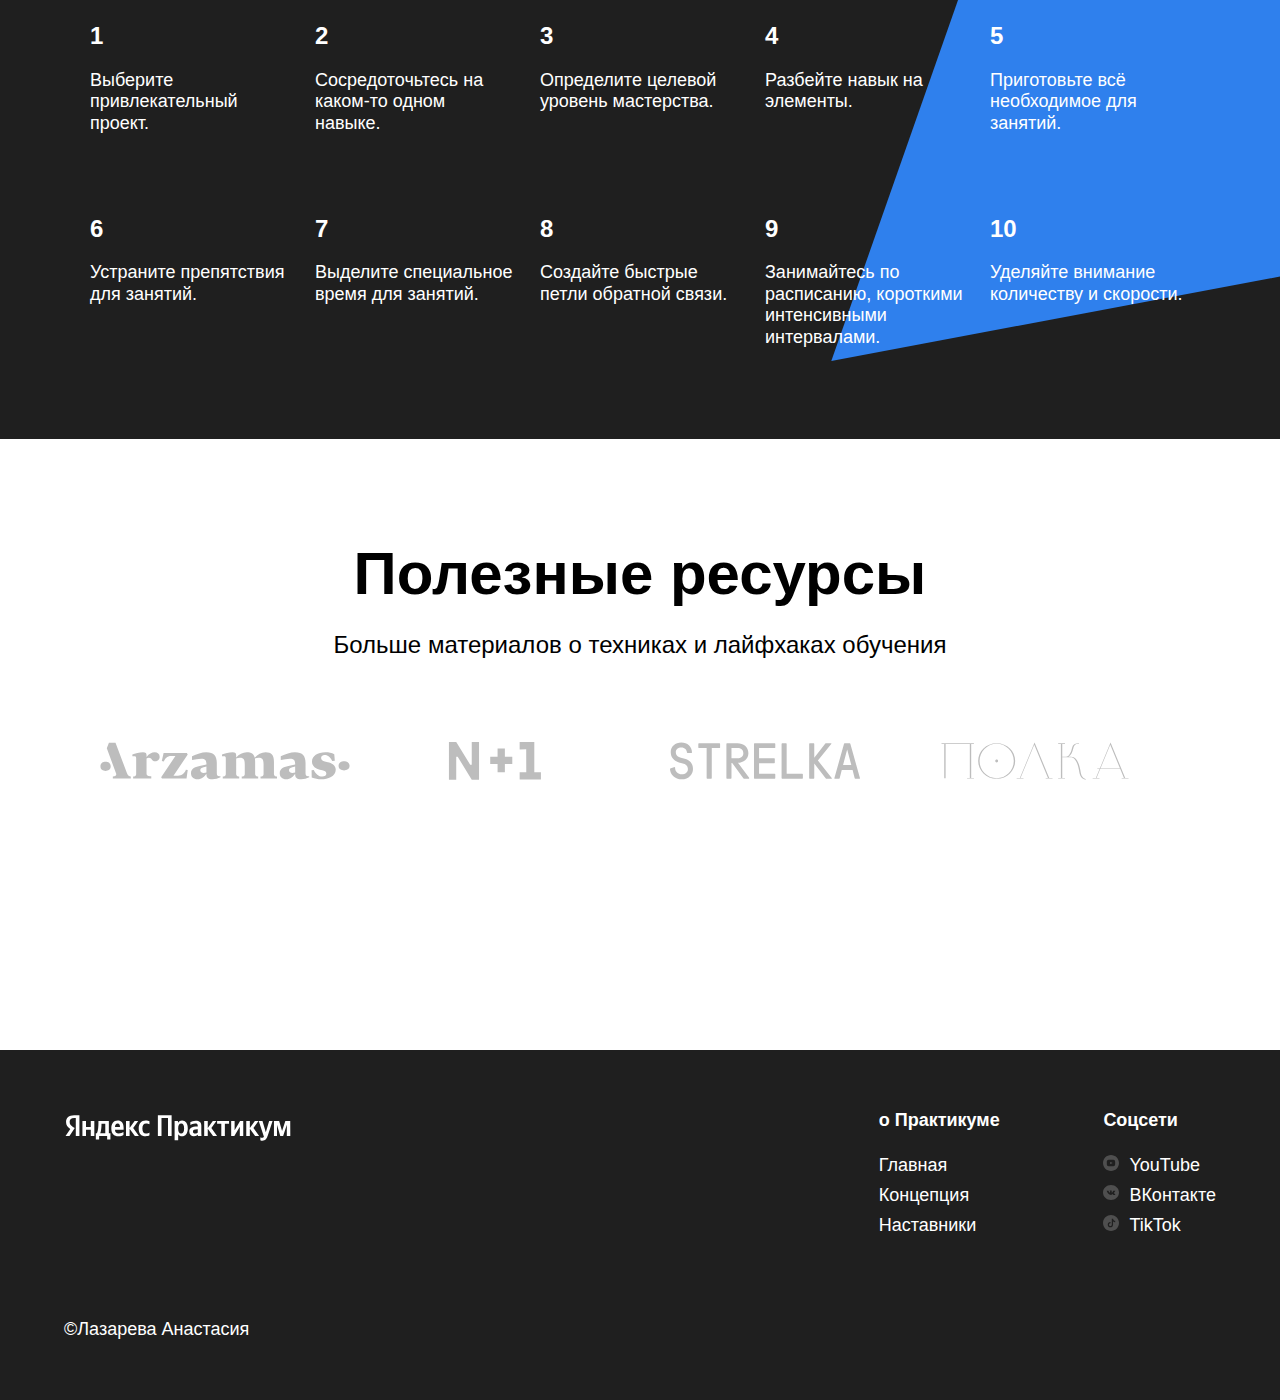
==== commit e54527b7: "project-2-done-without-BEM" ====
--- a/index.html
+++ b/index.html
@@ -20,7 +20,6 @@
       <div class="header__square-pic header__rotation">
       </div>
     </header>
-
     <main class="content"><!--основное содержание-->
       <section class="description"><!--главные проблемы в обучении -->
         <div class="two-columns"><!--бокс-->
@@ -41,56 +40,49 @@
             </div>
         </div>
       </section>
-
       <section class="techniques"><!---->
         <h2 class="section-title">Техники обучения</h2>
         <p class="section-subtitle">Пять практик от Барбары Оакли</p>
         <div class="cards">
           <div class="cards__item"><!--карта -->
-            <img class="cards__image" src="./images/cards-attention.png" alt="">
+            <img class="cards__image" src="./images/cards-attention.png" alt="Фото книги">
             <h4 class="cards__title">Два вида внимания</h4>
             <p class="cards__description">Глубокие знания возникают, если чередовать сфокусированное и рассеянное мышление.</p>
           </div>
           <div class="cards__item"><!--карта -->
-            <img class="cards__image" src="./images/cards-recall.png" alt="">
+            <img class="cards__image" src="./images/cards-recall.png" alt="Статуя задумчивого мальчика">
             <h4 class="cards__title">Recall</h4>
             <p class="cards__description">Вспоминайте изученное — это позволит соединить разрозненные порции памяти.</p>
           </div>
           <div class="cards__item"><!--карта -->
-            <img class="cards__image" src="./images/cards-interliving.png" alt="">
+            <img class="cards__image" src="./images/cards-interliving.png" alt="Выставочный зал">
             <h4 class="cards__title">Интерливинг</h4>
             <p class="cards__description">Изучайте несколько навыков одновременно, они обогащают друг друга.</p>
           </div>
           <div class="cards__item"><!--карта -->
-            <img class="cards__image" src="./images/cards-question.png" alt="">
+            <img class="cards__image" src="./images/cards-question.png" alt="Комната со множеством выходов">
             <h4 class="cards__title">Вопросы</h4>
             <p class="cards__description">Слушая преподавателя, придумывайте хороший вопрос, который вас действительно волнует.</p>
           </div>
           <div class="cards__item"><!--карта -->
-            <img class="cards__image" src="./images/cards-competence.png" alt="">
+            <img class="cards__image" src="./images/cards-competence.png" alt="Стопка книг">
             <h4 class="cards__title">Иллюзия компетентности</h4>
             <p class="cards__description">Повторите про себя, запишите, расскажите другу: вам только кажется, что вы владеете новой темой.</p>
           </div>
         </div>
       </section>
-
-
-
       <section class="video">
         <h2 class="section-title">Видео нa TED</h2>
         <p class="section-subtitle">Для тех, кто любит прокрастинировать</p>
         <div class="video__iframes">
           <iframe class="video__iframe" width="515" height="316" src="https://www.youtube.com/embed/arj7oStGLkU" title="YouTube video player"
-          frameborder="0" allow="accelerometer; autoplay; clipboard-write; encrypted-media; gyroscope;
-          picture-in-picture" allowfullscreen controls></iframe>
+          allow="accelerometer; autoplay; clipboard-write; encrypted-media; gyroscope;
+          picture-in-picture" allowfullscreen></iframe>
           <iframe class="video__iframe" width="515" height="316" src="https://www.youtube.com/embed/5MgBikgcWnY" title="YouTube video player"
-          frameborder="0" allow="accelerometer; autoplay; clipboard-write; encrypted-media; gyroscope; picture-in-picture"
-          allowfullscreen controls></iframe>
-        </div>
-      </section>
-
-
-
+          allow="accelerometer; autoplay; clipboard-write; encrypted-media; gyroscope; picture-in-picture"
+          allowfullscreen></iframe>
+        </div>
+      </section>
       <section class="oakley">
         <div class="two-columns"><!--бокс-->
           <div><!--левая колонка с голубым текстом-->
@@ -103,20 +95,15 @@
                 сдавать математику. И тогда Барбара придумала свой подход к точным наукам. Оказалось,
                 если вам что-то «плохо даётся», ваши добытые трудом знания гораздо глубже, чем у тех,
                 кому всё ясно с первого взгляда.
-
               </p>
             </div>
         </div>
-
-      </section>
-
-
+      </section>
       <section class="feynman">
         <h2 class="feynman__title">Метод Фейнмана</h2>
         <p class="feynman__subtitle">Выучить и не забыть.</p>
         <a class="feynman__link" href="#" target="_blank">Подробнее&rarr;</a>
       </section>
-
       <section class="digits">
         <h2 class="section-title">Цифры и факты</h2>
         <p class="section-subtitle">Про учёбу и мозг</p>
@@ -157,29 +144,21 @@
           </li>
         </ul>
       </section>
-
       <section class="khan">
         <div class="khan__container">
-          <h5 class="khan__author">Салман Хан</h5>
+          <p class="khan__author">Салман Хан</p>
           <h2 class="khan__title">Весь мир — школа</h2>
           <p class="khan__quote">Страсть и новаторство Сала Хана меняют процесс обучения миллионов
             студентов по всему миру. Книгу «Весь мир — школа» нужно прочитать всем, кто занимается образованием —
             так учащиеся повсюду смогут получить навыки и знания, которые приносят успех в школе, карьере и жизни.</p>
           <h3 class="khan__quote-author">Джордж Лукас</h3>
-          <p lass="khan__quote-author-subline">Кинорежиссер, продюсер</p>
+          <p class="khan__quote-autor-subline">Кинорежиссер</p>
           <div class="khan__book-container">
-            <img class="khan__book-pic" src="./images/khan-book.jpg" alt="#">
-            <h2 class="khan__buy-link">Купить книгу&rarr;</h2>
-
-
-
-          </div>
-        </div>
-      </section>
-
-
-
-
+            <img class="khan__book-pic" src="./images/khan-book.jpg" alt="Обложка книги Салман Хана «Весь мир-школа»">
+            <a class="khan__buy-link" href="#" target="_blank">Купить книгу&rarr;</a>
+          </div>
+        </div>
+      </section>
       <section class="kaufman"><!--принципы обучения-->
         <div class="kaufman__triangle kaufman__rotation">
         </div>
@@ -227,30 +206,24 @@
             <p class="table__text table__text_theme_dark">Уделяйте внимание количеству и скорости.</p>
           </li>
         </ul>
-      </section><!--конец таблицы цифры и факты-->
-
+      </section>
       <section class="resources">
         <h2 class="section-title">Полезные ресурсы</h2>
         <p class="section-subtitle">Больше материалов о техниках и лайфхаках обучения</p>
         <div class="resources__logo-zone">
-
-<!--тут натыкать логотипов-->
-
-
+          <a class="resources__link" href="#" target="_blank"><img class="resources__logo" alt="Логотип Арзамас" src="./images/logo/resources-arzamas.svg"></a>
+          <a class="resources__link" href="#" target="_blank"><img class="resources__logo" alt="Логотип N1" src="./images/logo/resources-n1.svg"></a>
+          <a class="resources__link" href="#" target="_blank"><img class="resources__logo" alt="Логотип Стрелка" src="./images/logo/resources-strelka.svg"></a>
+          <a class="resources__link" href="#" target="_blank"><img class="resources__logo" alt="Логотип Полка" src="./images/logo/resources-polka.svg"></a>
         </div>
       </section>
     </main>
-
-
-
-
-
     <footer class="footer">
       <div class="footer__columns"><!--общий флекс-бокс-->
         <div class="footer__column footer__column_content_copyright"><!--первая колонка-->
           <div class="logo logo_place_footer">
           </div>
-            <p class="footer__author" href="#" target="_blank">&COPY; Лазарева Анастасия</p>
+            <a class="footer__author" href="#" target="_blank">&COPY;Лазарева Анастасия</a>
         </div>
         <nav class="footer__column footer__column_content_info"><!--вторая колонка-->
           <h4 class="footer__column-heading">о&nbsp;Практикуме</h4>
--- a/pages/main.css
+++ b/pages/main.css
@@ -67,6 +67,15 @@
 @import url(../blocks/footer/footer.css);
 
 
+
+
+
+
+
+
+@import url(../blocks/khan/__quote/khan__quote-author-subline.css);
+
+
 @keyframes rotation {
   from {
     transform: rotate(0);
@@ -88,6 +97,7 @@
   column-gap: 100px;
   width: 920px;
   align-content: flex-start;
+  margin: 0 auto;
 
 }
 .cards__item {
@@ -106,16 +116,28 @@
   height: 160px;
   border-radius: 50%;
   margin: 0 40px 43px;
-
-
-
 }
 .cards__title {
-
+  margin: 0 0 16px;
+  padding: 0;
+  font-size: 24px;
+  font-weight: 600;
+  line-height: 1.15;
+  text-align: center;
 }
 .cards__description {
-
-}
+  margin: 0 0 20px;
+  line-height: 1.2;
+  padding: 0;
+  font-size: 18px;
+  font-weight: normal;
+  text-align: center;
+}
+
+.cards__description:last-of-type {
+  margin-bottom: 0px;
+}
+
 
 .header__rotation {
   animation: rotation 20s infinite linear running;
@@ -139,7 +161,8 @@
 
 }
 .video__iframe {
-
+ /*внутри фрейма марджины мать их 8пикс может так и должно быть*/
+  border: 0;
 }
 .oakley {
   padding-top: 160px;
@@ -148,7 +171,7 @@
   z-index: -1;
 }
 .khan {
-  padding-top: 100px;
+  padding-top: 105px;
   background-color: #f2f2f2;
 }
 .khan__container {
@@ -156,59 +179,94 @@
   margin: 0 auto;
 }
 .khan__author {
-
-}
-.khan__title {/*проверить насколько все они здесь нужны*/
+  line-height: 42px;
+  font-size: 30px;
+  font-weight: normal;
+  margin: 0;
+
+}
+.khan__title {
   font-size: 60px;
   font-weight: 600;
   line-height: 1.15;
-  width: 60%;
-  padding: 0;
-  margin: 0;
-
-  margin-bottom: 20px;
-}
-.khan__quote {/*проверить насколько все они здесь нужны*/
-  width: 60%;
-  margin: 0;
-  padding: 0;
-
+  padding: 0;
+  margin: 0 0 50px;
+}
+
+.khan__quote {
+  width: 790px;
+  margin: 0 0 36px;
+  padding: 0;
   font-size: 24px;
   font-weight: normal;
   line-height: 34px;
 }
-.khan__quote-author {/*проверить насколько все они здесь нужны*/
-  margin: 0 0 20px;
+.khan__quote-author {
+  margin: 0 0 10px;
   padding: 0;
   font-size: 24px;
   font-weight: 600;
   line-height: 1.15;
-}
-.khan__quote-author-subline {/*проверить насколько все они здесь нужны*/
-  margin: 0 0 20px;
-  padding: 0;
-  font-size: 24px;
-  font-weight: normal;
-  line-height: 1.15;
-}
+}/*
+.khan__quote-author-subline {
+  margin: 0;какого хрена у текста все равно есть отступы???
+  padding: 0;
+  font-size: 24px;
+  font-weight: normal;
+  line-height: 1.15;
+}*/
+
 .khan__book-container {
   display: flex;
-}
-.khan__book-pic {/*добавить кавер*/
+  padding-top: 68px;
+  column-gap: 48px;
+}
+
+.khan__book-pic {
   width: 620px;
   height: 608px;
-}
+  object-fit: cover;
+  object-position: top center;
+}
+
 .khan__buy-link {
   transition: opacity 1s linear;
   opacity: 1;
-}
+  line-height: 42px;
+  font-size: 30px;
+  font-weight: normal;
+  margin: 0;
+  color: #2f80ed;
+  text-decoration: none;
+}
+
 .khan__buy-link:hover {
   opacity: 0.5;
 }
 
 .resources {
- padding: 100px 0 270px;
-}
+  padding: 100px 0 270px;
+}
+
 .resources__logo-zone {
   display: flex;
-}
+  margin: 0 auto;
+  width: 1100px;
+  padding-top: 80px;
+}
+
+.resources__link {
+  width: 270px;
+  height: 38px;
+  object-fit: cover;
+  transition: opacity 1s linear;
+  opacity: 1;
+}
+.resources__link:hover {
+  opacity: 0.5;
+}
+
+.resources__logo {
+  width: 270px;
+  height: 38px;
+}
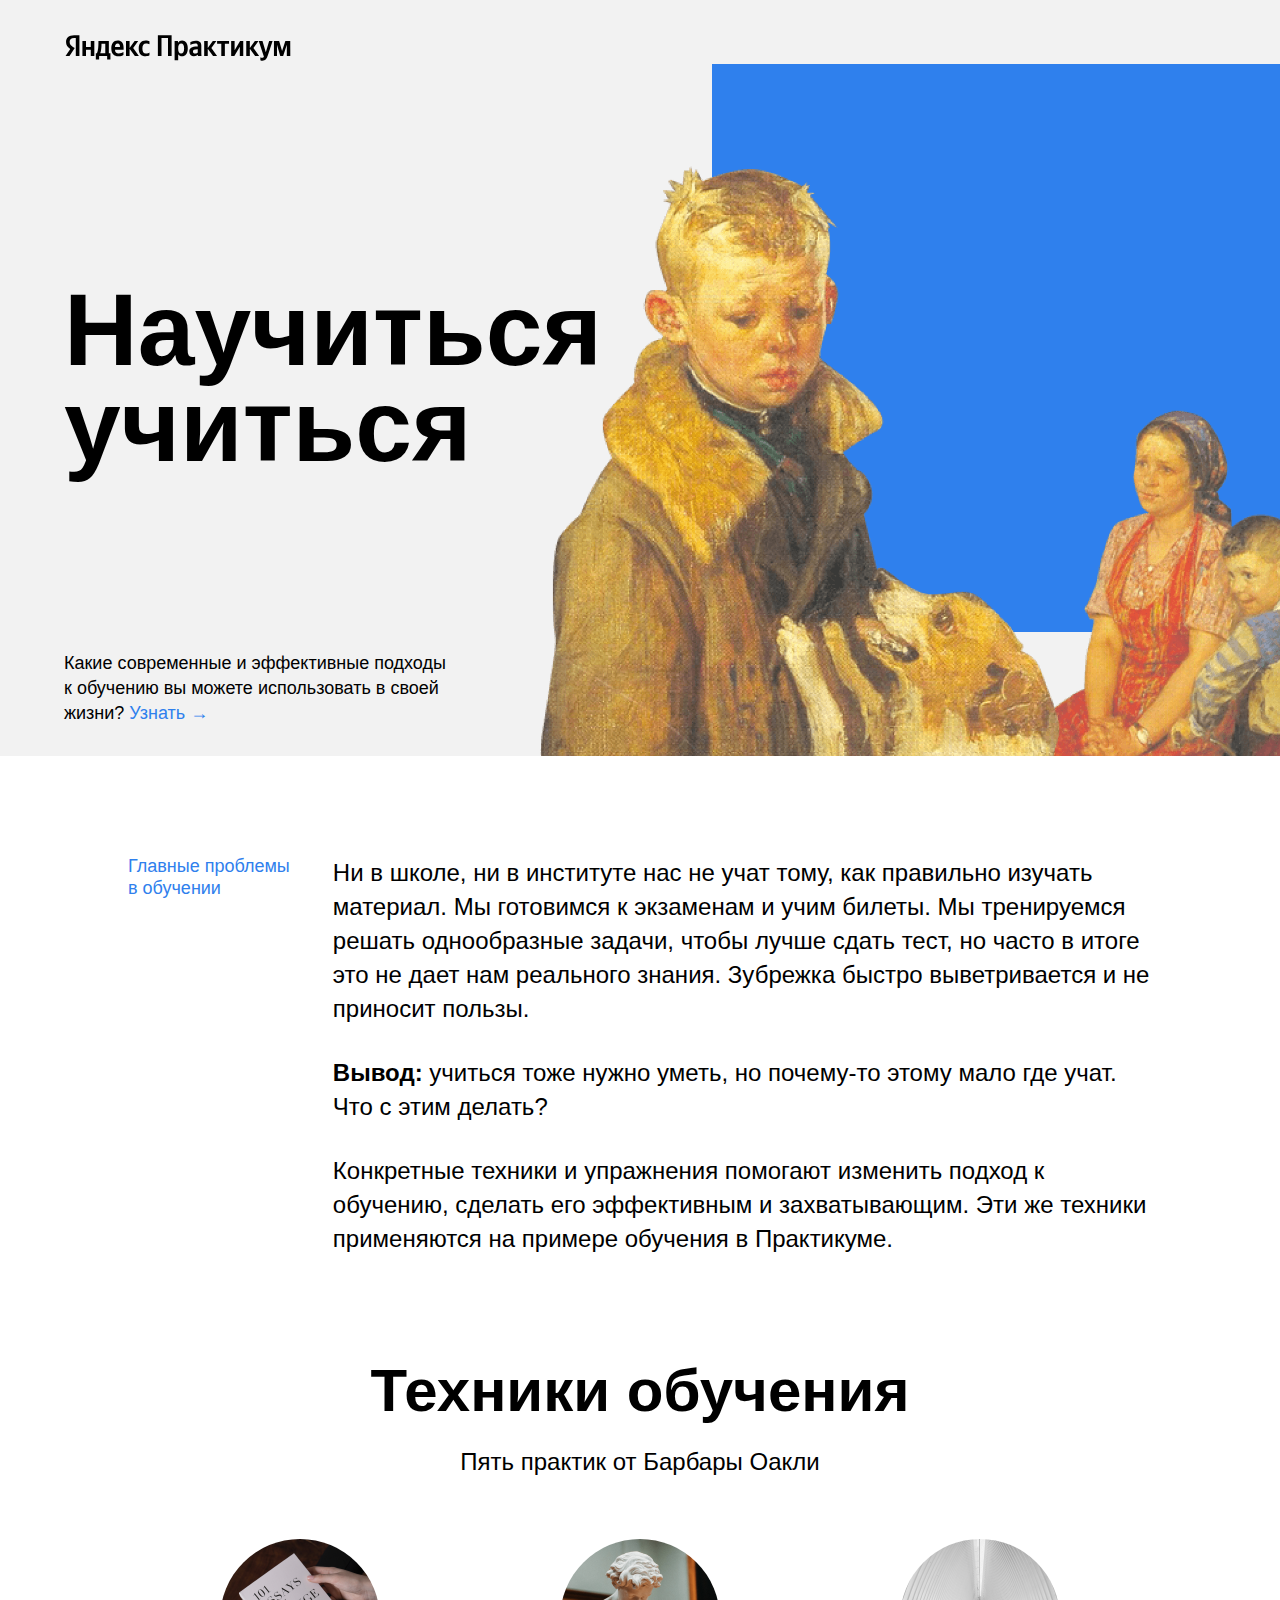
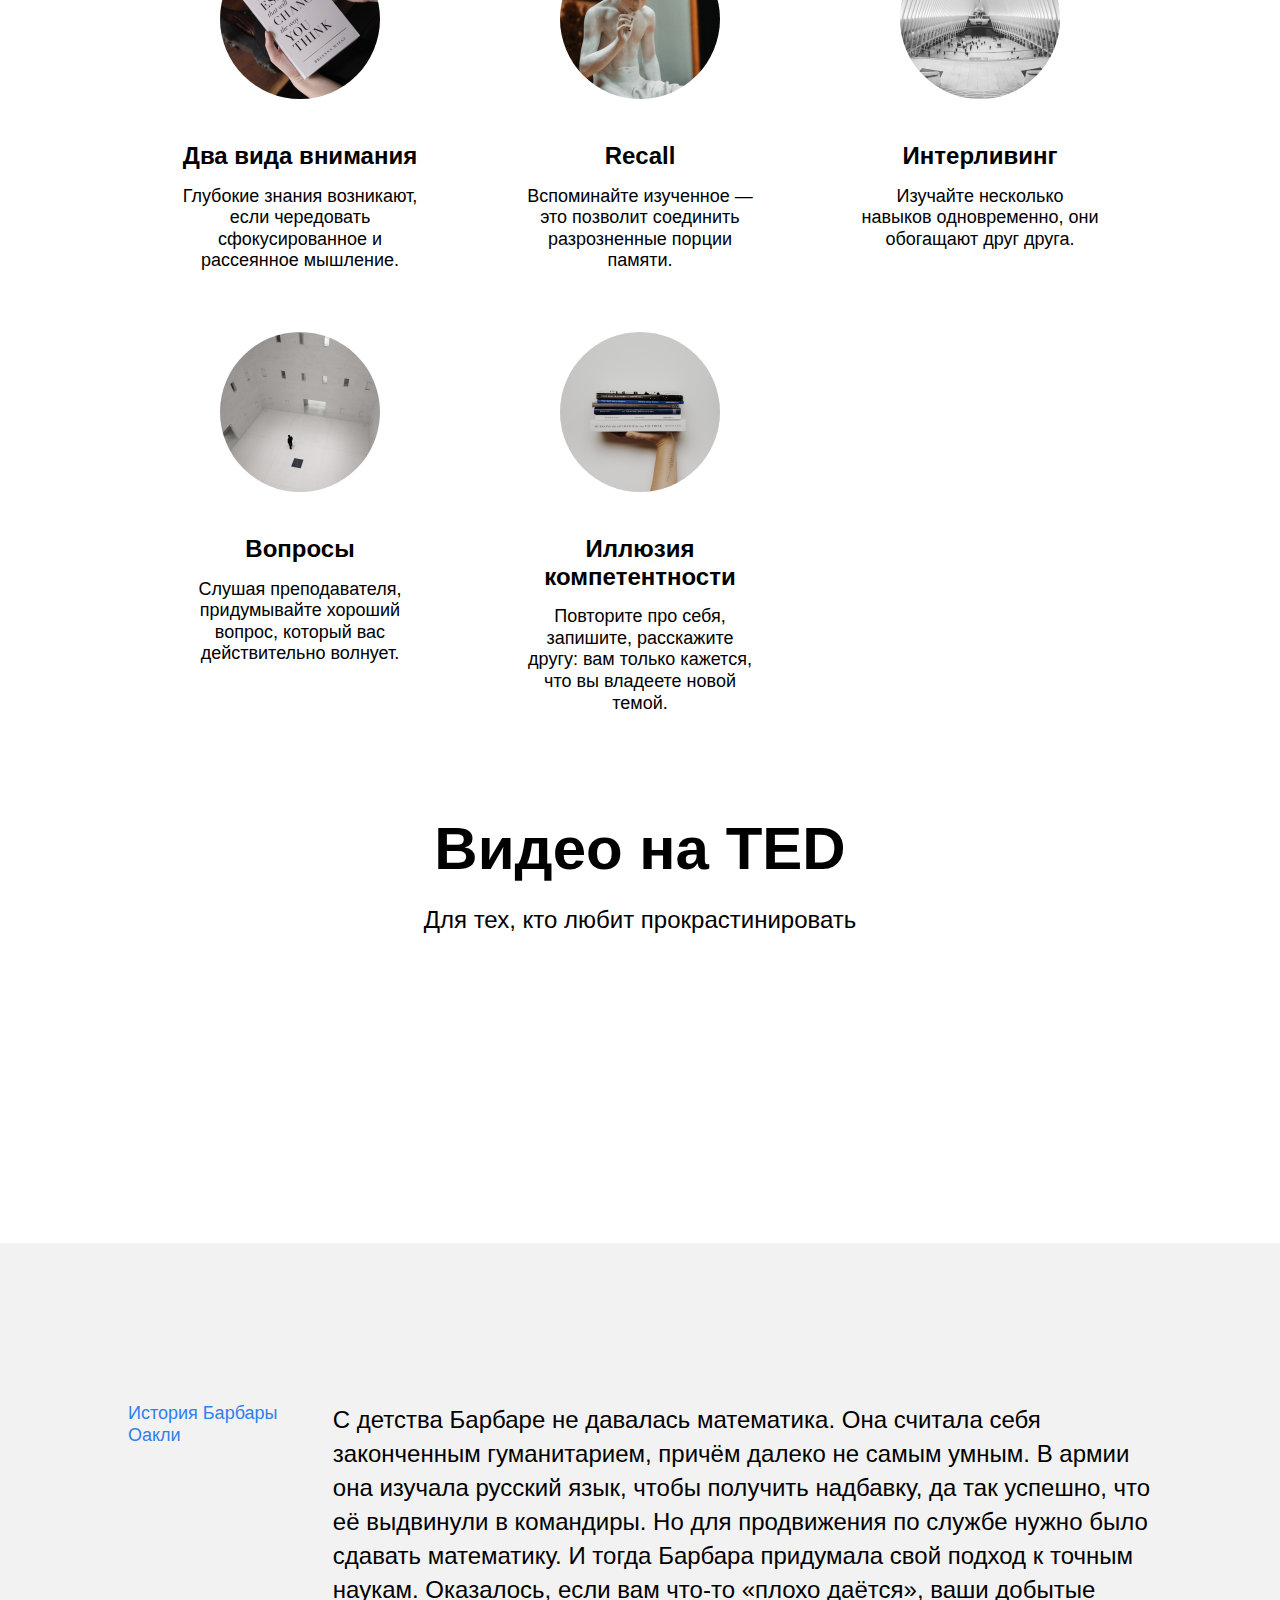
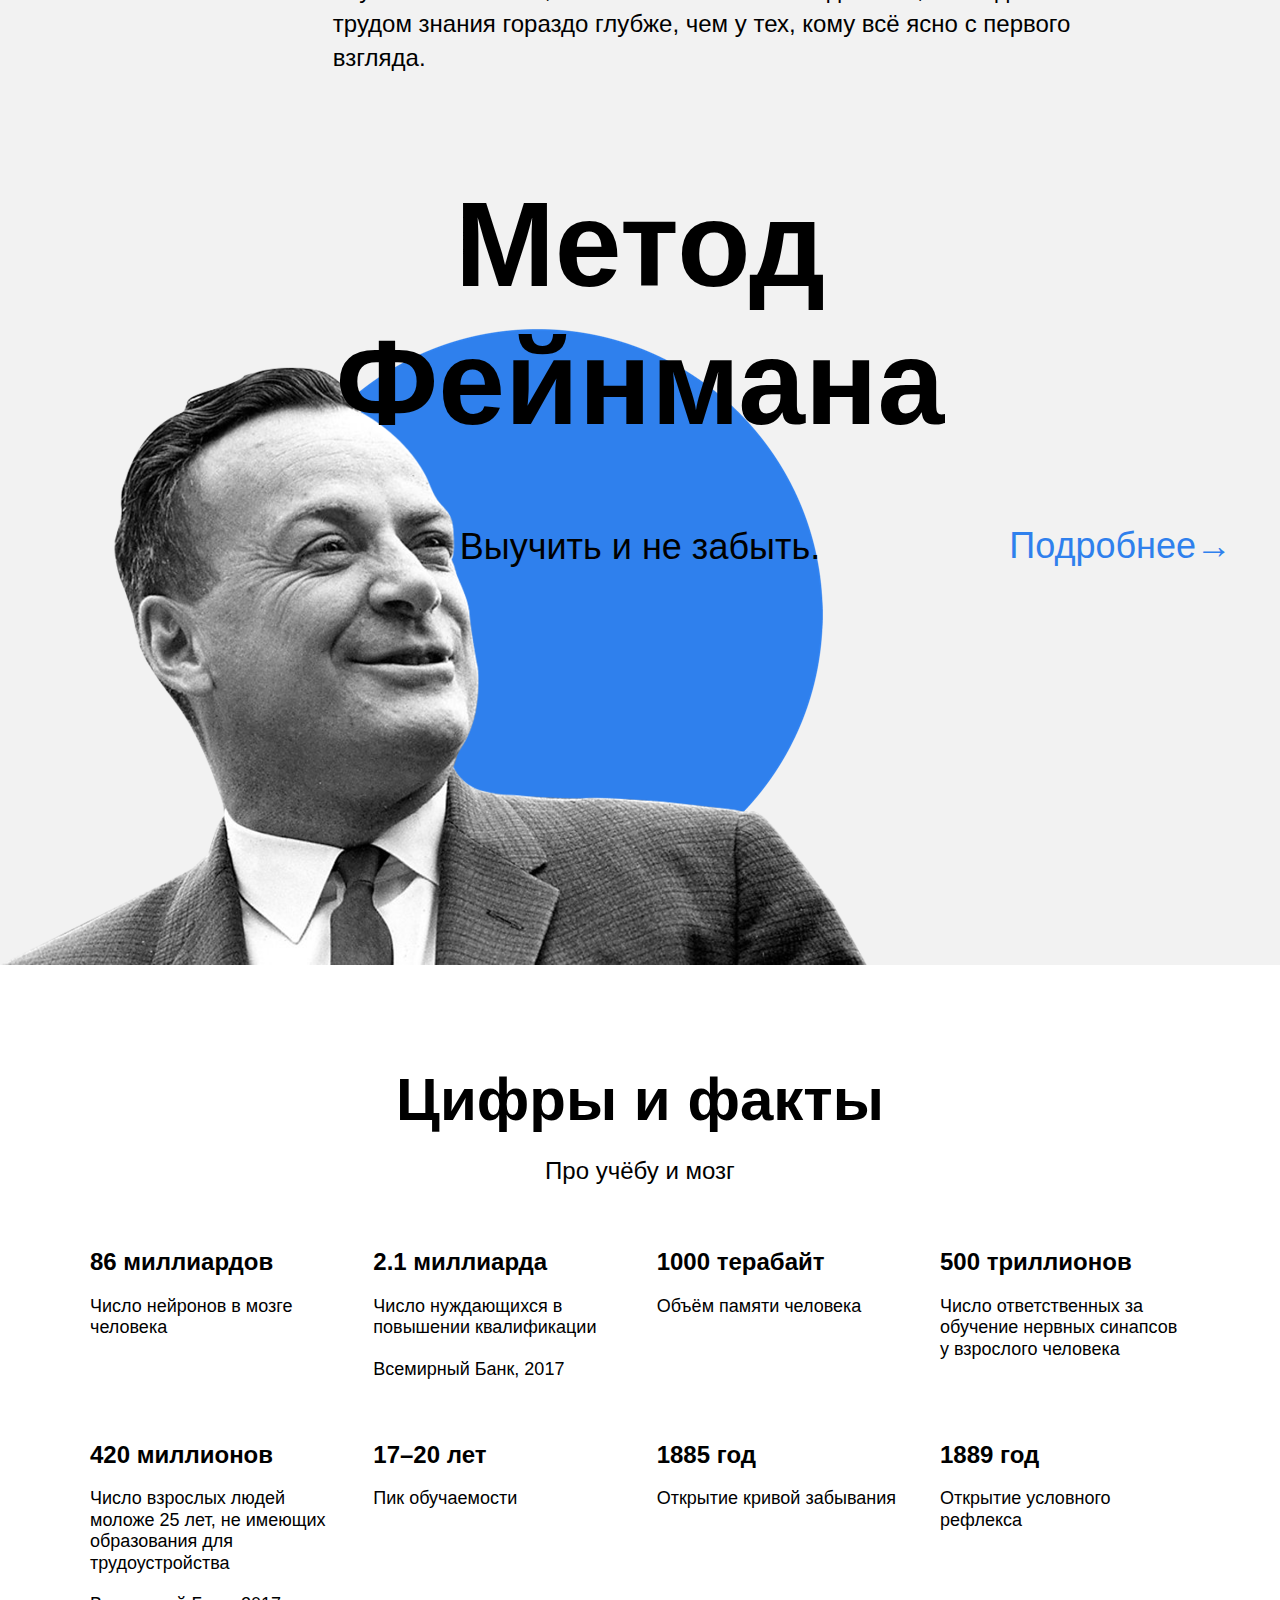
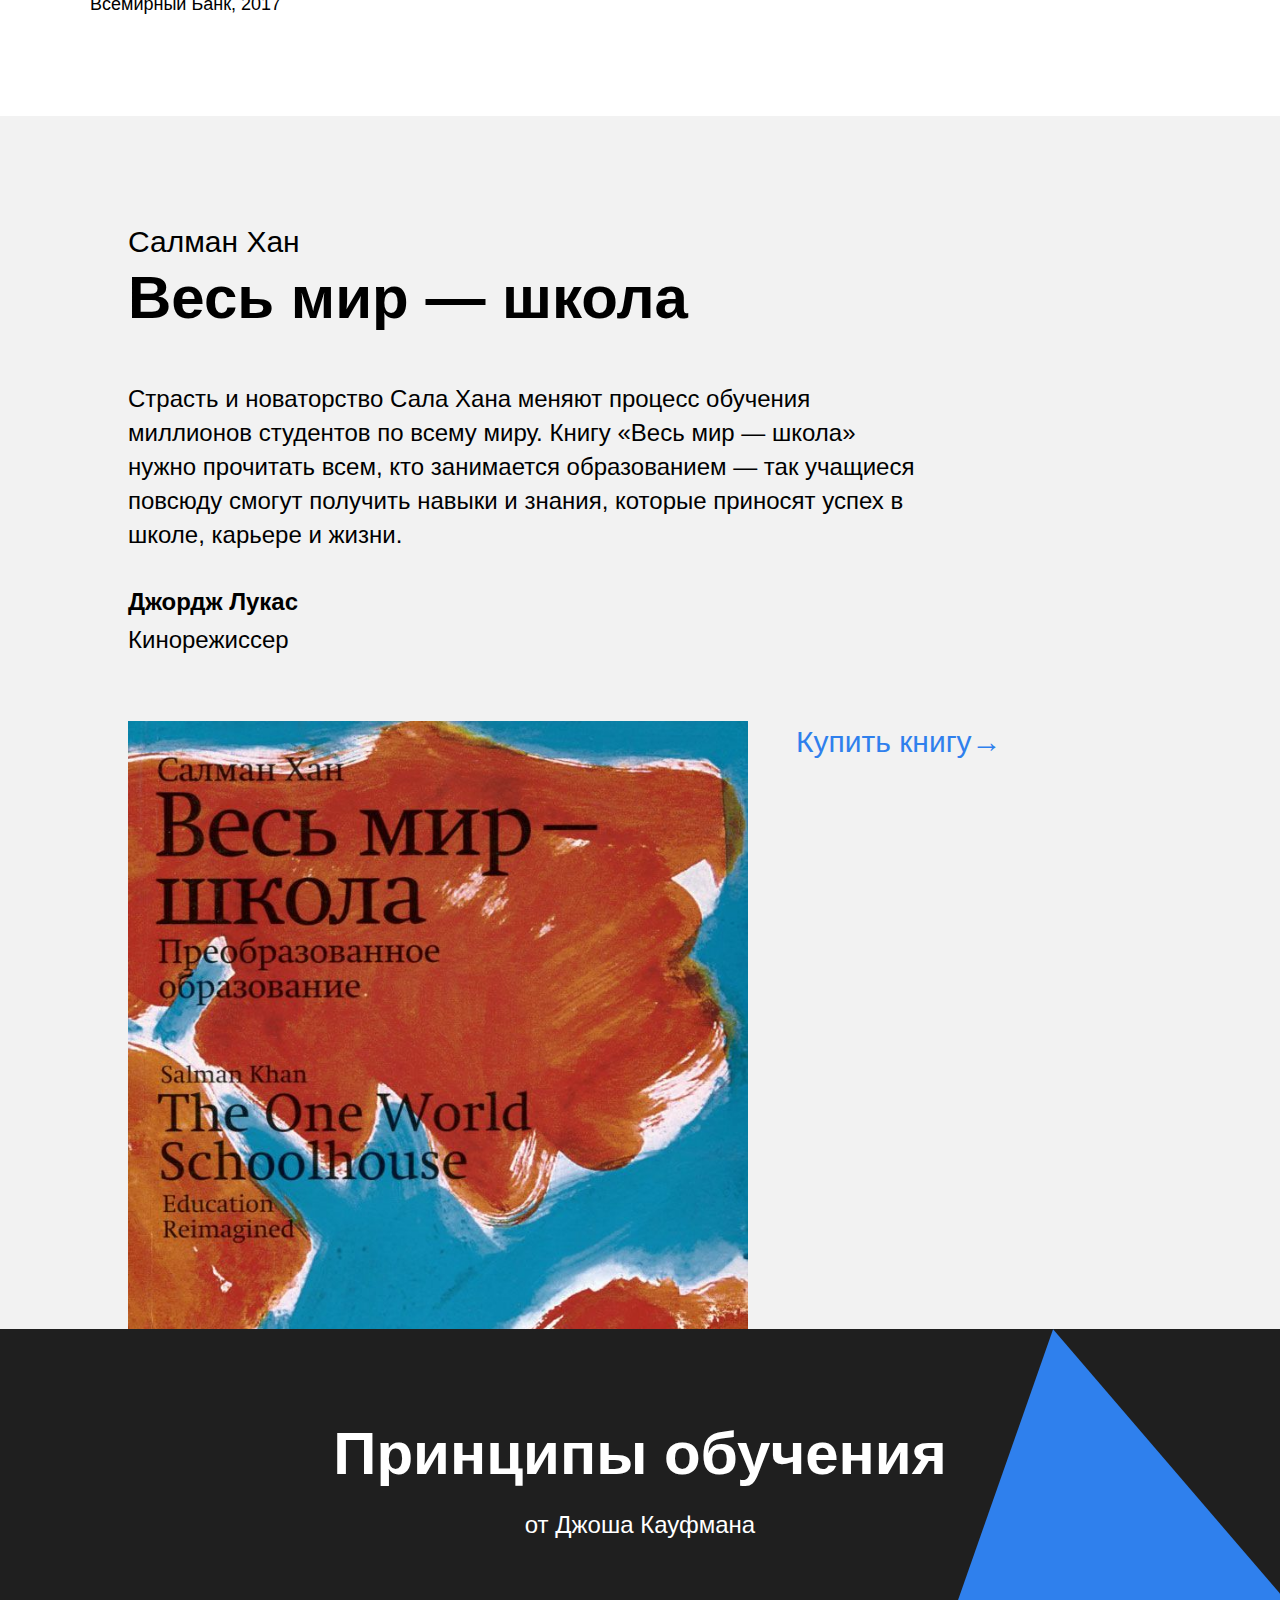
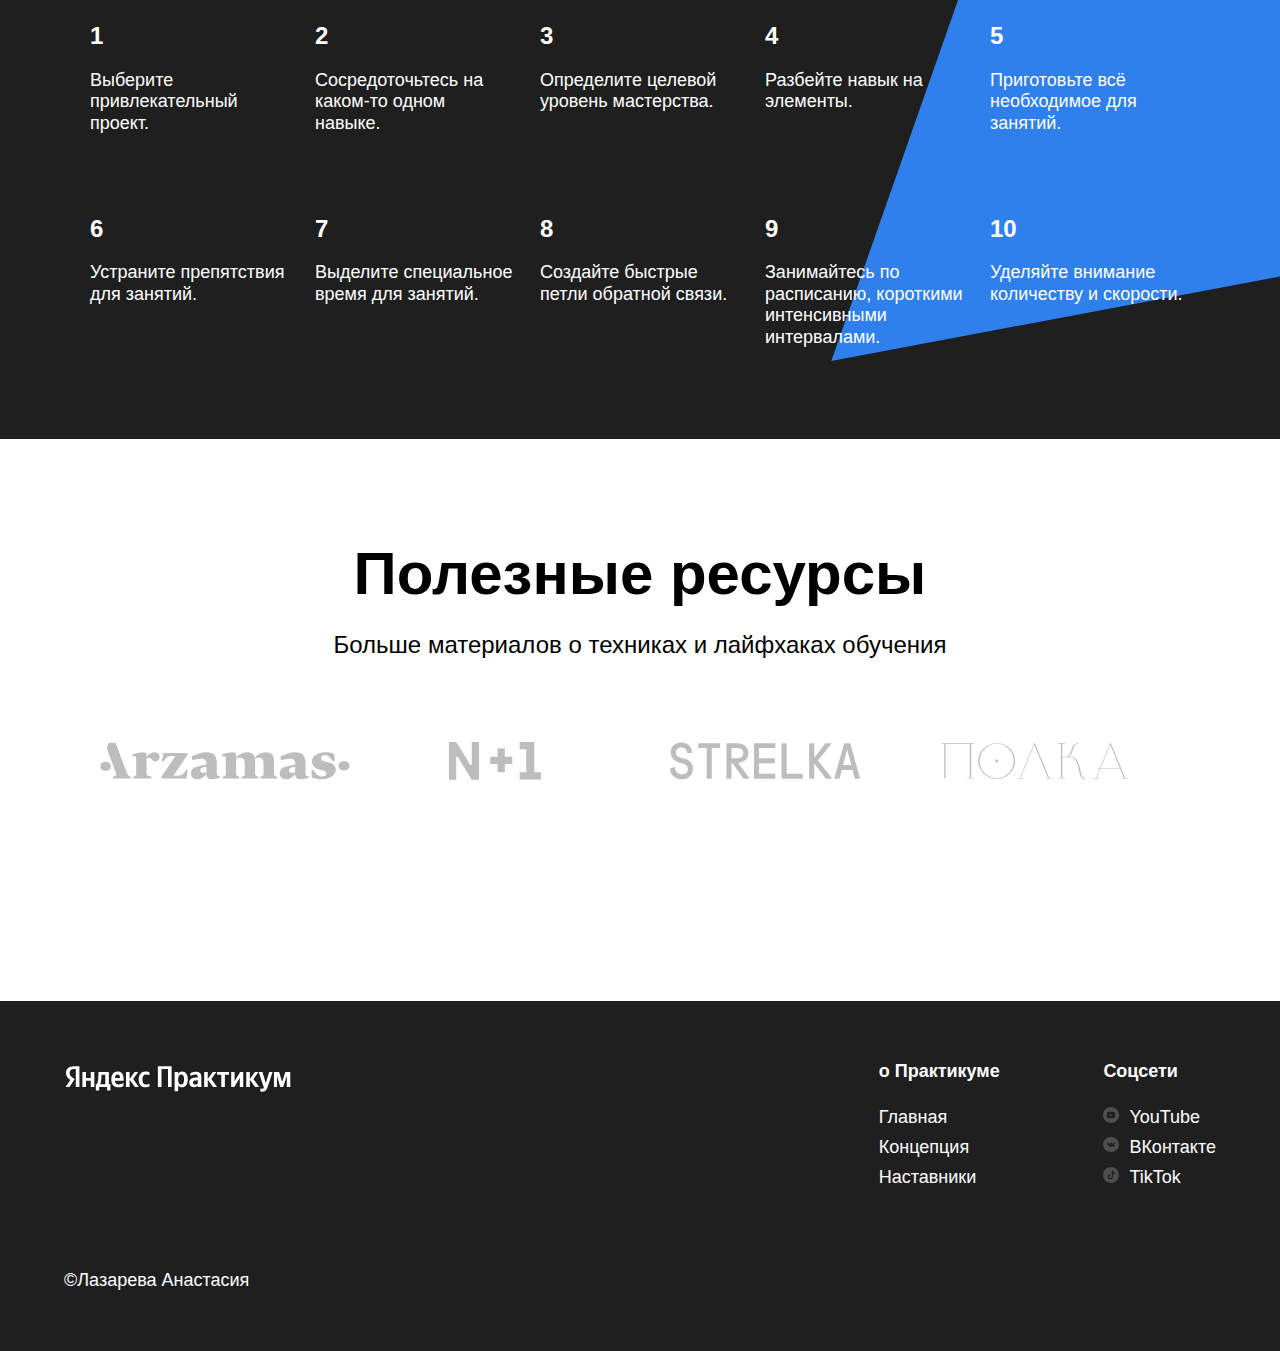
==== commit 4f2cf3c8: "2project-done" ====
--- a/index.html
+++ b/index.html
@@ -1,73 +1,86 @@
-<!--повторить имена тегов-->
 <!DOCTYPE html>
 <html lang="ru">
+
 <head>
   <meta charset="UTF-8">
   <meta name="viewport" content="width=device-width, initial-scale=1.0">
   <!--<link rel="icon" href="#" type="image">-->
   <title>Научиться учиться</title>
-  <link rel="stylesheet" href="./pages/main.css">
+  <link rel="stylesheet" href="./pages/index.css">
 </head>
+
 <body>
   <div class="root">
     <header class="header">
       <div class="logo logo_place_header">
       </div>
       <h1 class="header__title">Научиться учиться</h1>
-      <p class="header__subtitle">Какие современные и эффективные подходы к обучению вы можете использовать в своей жизни?
-        <a class="header__link" href="#" target="_blank">Узнать &rarr;</a></p>
-      <img src="./images/header-image.png" alt="Фрагмент картины «Опять двойна» Ф. Решетникова. Изображение грустного мальчика" class="header__main-illustration">
-      <div class="header__square-pic header__rotation">
+      <p class="header__subtitle">Какие современные и эффективные подходы к обучению вы можете использовать в своей
+        жизни?
+        <a class="header__link" href="#" target="_blank">Узнать &rarr;</a>
+      </p>
+      <img src="./images/header-image.png"
+        alt="Фрагмент картины «Опять двойна» Ф. Решетникова. Изображение грустного мальчика"
+        class="header__main-illustration">
+      <div class="header__square-pic rotation">
       </div>
     </header>
-    <main class="content"><!--основное содержание-->
-      <section class="description"><!--главные проблемы в обучении -->
-        <div class="two-columns"><!--бокс-->
-          <div><!--левая колонка с голубым текстом-->
-              <h2 class="two-columns__brief">Главные проблемы в обучении</h2>
-          </div>
-            <div class="two-columns__main-text"><!--правая колонка с основным текстом, в нее вложены параграфы-->
-              <p class="two-columns__paragraph">Ни в школе, ни в институте нас не учат тому, как правильно изучать материал.
+    <main class="content">
+      <!--классу не присвоены стили-->
+      <section class="description">
+        <!--главные проблемы в обучении -->
+        <article class="two-columns">
+          <!--левая колонка с голубым текстом-->
+          <h2 class="two-columns__brief">Главные проблемы в обучении</h2>
+          <div class="two-columns__main-text">
+            <!--правая колонка с основным текстом, в нее вложены параграфы-->
+            <p class="two-columns__paragraph">Ни в школе, ни в институте нас не учат тому, как правильно изучать
+              материал.
               Мы готовимся к экзаменам и учим билеты. Мы тренируемся решать однообразные задачи,
               чтобы лучше сдать тест, но часто в итоге это не дает нам реального знания.
               Зубрежка быстро выветривается и не приносит пользы.
-              </p>
-              <p class="two-columns__paragraph"><span class="two-columns__span-accent">Вывод:</span> учиться тоже нужно уметь, но почему-то этому мало где учат. Что с этим делать?
-              </p>
-              <p class="two-columns__paragraph">
-                Конкретные техники и упражнения помогают изменить подход к обучению, сделать его эффективным и захватывающим. Эти же техники применяются на примере обучения в Практикуме.
-              </p>
-            </div>
-        </div>
-      </section>
-      <section class="techniques"><!---->
+            </p>
+            <p class="two-columns__paragraph"><span class="two-columns__span-accent">Вывод:</span> учиться тоже нужно
+              уметь, но почему-то этому мало где учат. Что с этим делать?
+            </p>
+            <p class="two-columns__paragraph">
+              Конкретные техники и упражнения помогают изменить подход к обучению, сделать его эффективным и
+              захватывающим. Эти же техники применяются на примере обучения в Практикуме.
+            </p>
+          </div>
+        </article>
+      </section>
+      <section class="techniques">
         <h2 class="section-title">Техники обучения</h2>
         <p class="section-subtitle">Пять практик от Барбары Оакли</p>
         <div class="cards">
-          <div class="cards__item"><!--карта -->
+          <div class="cards__item">
             <img class="cards__image" src="./images/cards-attention.png" alt="Фото книги">
-            <h4 class="cards__title">Два вида внимания</h4>
-            <p class="cards__description">Глубокие знания возникают, если чередовать сфокусированное и рассеянное мышление.</p>
-          </div>
-          <div class="cards__item"><!--карта -->
+            <h3 class="cards__title">Два вида внимания</h3>
+            <p class="cards__description">Глубокие знания возникают, если чередовать сфокусированное и рассеянное
+              мышление.</p>
+          </div>
+          <div class="cards__item">
             <img class="cards__image" src="./images/cards-recall.png" alt="Статуя задумчивого мальчика">
-            <h4 class="cards__title">Recall</h4>
+            <h3 class="cards__title">Recall</h3>
             <p class="cards__description">Вспоминайте изученное — это позволит соединить разрозненные порции памяти.</p>
           </div>
-          <div class="cards__item"><!--карта -->
+          <div class="cards__item">
             <img class="cards__image" src="./images/cards-interliving.png" alt="Выставочный зал">
-            <h4 class="cards__title">Интерливинг</h4>
+            <h3 class="cards__title">Интерливинг</h3>
             <p class="cards__description">Изучайте несколько навыков одновременно, они обогащают друг друга.</p>
           </div>
-          <div class="cards__item"><!--карта -->
+          <div class="cards__item">
             <img class="cards__image" src="./images/cards-question.png" alt="Комната со множеством выходов">
-            <h4 class="cards__title">Вопросы</h4>
-            <p class="cards__description">Слушая преподавателя, придумывайте хороший вопрос, который вас действительно волнует.</p>
-          </div>
-          <div class="cards__item"><!--карта -->
+            <h3 class="cards__title">Вопросы</h3>
+            <p class="cards__description">Слушая преподавателя, придумывайте хороший вопрос, который вас действительно
+              волнует.</p>
+          </div>
+          <div class="cards__item">
             <img class="cards__image" src="./images/cards-competence.png" alt="Стопка книг">
-            <h4 class="cards__title">Иллюзия компетентности</h4>
-            <p class="cards__description">Повторите про себя, запишите, расскажите другу: вам только кажется, что вы владеете новой темой.</p>
+            <h3 class="cards__title">Иллюзия компетентности</h3>
+            <p class="cards__description">Повторите про себя, запишите, расскажите другу: вам только кажется, что вы
+              владеете новой темой.</p>
           </div>
         </div>
       </section>
@@ -75,29 +88,29 @@
         <h2 class="section-title">Видео нa TED</h2>
         <p class="section-subtitle">Для тех, кто любит прокрастинировать</p>
         <div class="video__iframes">
-          <iframe class="video__iframe" width="515" height="316" src="https://www.youtube.com/embed/arj7oStGLkU" title="YouTube video player"
-          allow="accelerometer; autoplay; clipboard-write; encrypted-media; gyroscope;
+          <iframe class="video__iframe" src="https://www.youtube.com/embed/arj7oStGLkU" title="YouTube video player"
+            allow="accelerometer; autoplay; clipboard-write; encrypted-media; gyroscope;
           picture-in-picture" allowfullscreen></iframe>
-          <iframe class="video__iframe" width="515" height="316" src="https://www.youtube.com/embed/5MgBikgcWnY" title="YouTube video player"
-          allow="accelerometer; autoplay; clipboard-write; encrypted-media; gyroscope; picture-in-picture"
-          allowfullscreen></iframe>
+          <iframe class="video__iframe" src="https://www.youtube.com/embed/5MgBikgcWnY" title="YouTube video player"
+            allow="accelerometer; autoplay; clipboard-write; encrypted-media; gyroscope; picture-in-picture"
+            allowfullscreen></iframe>
         </div>
       </section>
       <section class="oakley">
-        <div class="two-columns"><!--бокс-->
-          <div><!--левая колонка с голубым текстом-->
-              <h2 class="two-columns__brief">История Барбары Оакли</h2>
-          </div>
-            <div class="two-columns__main-text"><!--правая колонка с основным текстом, в нее вложены параграфы-->
-              <p class="two-columns__paragraph">С детства Барбаре не давалась математика. Она считала себя законченным гуманитарием,
-                причём далеко не самым умным. В армии она изучала русский язык, чтобы получить надбавку,
-                да так успешно, что её выдвинули в командиры. Но для продвижения по службе нужно было
-                сдавать математику. И тогда Барбара придумала свой подход к точным наукам. Оказалось,
-                если вам что-то «плохо даётся», ваши добытые трудом знания гораздо глубже, чем у тех,
-                кому всё ясно с первого взгляда.
-              </p>
-            </div>
-        </div>
+        <article class="two-columns">
+          <h2 class="two-columns__brief">История Барбары Оакли</h2>
+          <div class="two-columns__main-text">
+            <!--правая колонка с основным текстом, в нее вложены параграфы-->
+            <p class="two-columns__paragraph">С детства Барбаре не давалась математика. Она считала себя законченным
+              гуманитарием,
+              причём далеко не самым умным. В армии она изучала русский язык, чтобы получить надбавку,
+              да так успешно, что её выдвинули в командиры. Но для продвижения по службе нужно было
+              сдавать математику. И тогда Барбара придумала свой подход к точным наукам. Оказалось,
+              если вам что-то «плохо даётся», ваши добытые трудом знания гораздо глубже, чем у тех,
+              кому всё ясно с первого взгляда.
+            </p>
+          </div>
+        </article>
       </section>
       <section class="feynman">
         <h2 class="feynman__title">Метод Фейнмана</h2>
@@ -108,38 +121,54 @@
         <h2 class="section-title">Цифры и факты</h2>
         <p class="section-subtitle">Про учёбу и мозг</p>
         <ul class="table">
-          <li class="table__cell"> <!--ячейки таблицы со вложенными заголовком и текстом-->
-            <h3 class="table__heading">86 миллиардов</h3> <!--заголовки-->
+          <li class="table__cell">
+            <!--ячейки таблицы со вложенными заголовком и текстом-->
+            <h3 class="table__heading">86 миллиардов</h3>
+            <!--заголовки-->
             <p class="table__text">Число нейронов в мозге человека</p>
           </li>
-          <li class="table__cell"> <!--ячейки таблицы со вложенными заголовком и текстом-->
-            <h3 class="table__heading">2.1 миллиарда</h3> <!--заголовки-->
+          <li class="table__cell">
+            <!--ячейки таблицы со вложенными заголовком и текстом-->
+            <h3 class="table__heading">2.1 миллиарда</h3>
+            <!--заголовки-->
             <p class="table__text">Число нуждающихся в повышении квалификации</p>
             <p class="table__text">Всемирный Банк, 2017</p>
           </li>
-          <li class="table__cell"> <!--ячейки таблицы со вложенными заголовком и текстом-->
-            <h3 class="table__heading">1000 терабайт</h3> <!--заголовки-->
+          <li class="table__cell">
+            <!--ячейки таблицы со вложенными заголовком и текстом-->
+            <h3 class="table__heading">1000 терабайт</h3>
+            <!--заголовки-->
             <p class="table__text">Объём памяти человека</p>
           </li>
-          <li class="table__cell"> <!--ячейки таблицы со вложенными заголовком и текстом-->
-            <h3 class="table__heading">500 триллионов</h3> <!--заголовки-->
+          <li class="table__cell">
+            <!--ячейки таблицы со вложенными заголовком и текстом-->
+            <h3 class="table__heading">500 триллионов</h3>
+            <!--заголовки-->
             <p class="table__text">Число ответственных за обучение нервных синапсов у взрослого человека</p>
           </li>
-          <li class="table__cell"> <!--ячейки таблицы со вложенными заголовком и текстом-->
-            <h3 class="table__heading">420 миллионов</h3> <!--заголовки-->
+          <li class="table__cell">
+            <!--ячейки таблицы со вложенными заголовком и текстом-->
+            <h3 class="table__heading">420 миллионов</h3>
+            <!--заголовки-->
             <p class="table__text">Число взрослых людей моложе 25 лет, не имеющих образования для трудоустройства</p>
             <p class="table__text">Всемирный Банк, 2017</p>
           </li>
-          <li class="table__cell"> <!--ячейки таблицы со вложенными заголовком и текстом-->
-            <h3 class="table__heading">17–20 лет</h3> <!--заголовки-->
+          <li class="table__cell">
+            <!--ячейки таблицы со вложенными заголовком и текстом-->
+            <h3 class="table__heading">17–20 лет</h3>
+            <!--заголовки-->
             <p class="table__text">Пик обучаемости</p>
           </li>
-          <li class="table__cell"> <!--ячейки таблицы со вложенными заголовком и текстом-->
-            <h3 class="table__heading">1885 год</h3> <!--заголовки-->
+          <li class="table__cell">
+            <!--ячейки таблицы со вложенными заголовком и текстом-->
+            <h3 class="table__heading">1885 год</h3>
+            <!--заголовки-->
             <p class="table__text">Открытие кривой забывания</p>
           </li>
-          <li class="table__cell"> <!--ячейки таблицы со вложенными заголовком и текстом-->
-            <h3 class="table__heading">1889 год</h3> <!--заголовки-->
+          <li class="table__cell">
+            <!--ячейки таблицы со вложенными заголовком и текстом-->
+            <h3 class="table__heading">1889 год</h3>
+            <!--заголовки-->
             <p class="table__text">Открытие условного рефлекса</p>
           </li>
         </ul>
@@ -159,50 +188,73 @@
           </div>
         </div>
       </section>
-      <section class="kaufman"><!--принципы обучения-->
-        <div class="kaufman__triangle kaufman__rotation">
+      <section class="kaufman">
+        <!--принципы обучения-->
+        <div class="kaufman__triangle rotation">
         </div>
         <h2 class="section-title section-title_theme_dark">Принципы обучения</h2>
         <p class="section-subtitle section-subtitle_theme_dark">от Джоша Кауфмана</p>
-        <ul class="table table_theme_dark"> <!-- модификатор table_theme_dark пока не используется-->
-          <li class="table__cell table__cell_theme_dark"> <!--ячейки таблицы со вложенными заголовком и текстом-->
-            <h3 class="table__heading table__heading_theme_dark">1</h3> <!--заголовки-->
+        <ul class="table table_theme_dark">
+          <!-- модификатор table_theme_dark пока не используется-->
+          <li class="table__cell table__cell_theme_dark">
+            <!--ячейки таблицы со вложенными заголовком и текстом-->
+            <h3 class="table__heading table__heading_theme_dark">1</h3>
+            <!--заголовки-->
             <p class="table__text table__text_theme_dark">Выберите привлекательный проект.</p>
           </li>
-          <li class="table__cell table__cell_theme_dark"> <!--ячейки таблицы со вложенными заголовком и текстом-->
-            <h3 class="table__heading table__heading_theme_dark">2</h3> <!--заголовки-->
+          <li class="table__cell table__cell_theme_dark">
+            <!--ячейки таблицы со вложенными заголовком и текстом-->
+            <h3 class="table__heading table__heading_theme_dark">2</h3>
+            <!--заголовки-->
             <p class="table__text table__text_theme_dark">Сосредоточьтесь на каком-то одном навыке.</p>
           </li>
-          <li class="table__cell table__cell_theme_dark"> <!--ячейки таблицы со вложенными заголовком и текстом-->
-            <h3 class="table__heading table__heading_theme_dark">3</h3> <!--заголовки-->
+          <li class="table__cell table__cell_theme_dark">
+            <!--ячейки таблицы со вложенными заголовком и текстом-->
+            <h3 class="table__heading table__heading_theme_dark">3</h3>
+            <!--заголовки-->
             <p class="table__text table__text_theme_dark">Определите целевой уровень мастерства.</p>
           </li>
-          <li class="table__cell table__cell_theme_dark"> <!--ячейки таблицы со вложенными заголовком и текстом-->
-            <h3 class="table__heading table__heading_theme_dark">4</h3> <!--заголовки-->
+          <li class="table__cell table__cell_theme_dark">
+            <!--ячейки таблицы со вложенными заголовком и текстом-->
+            <h3 class="table__heading table__heading_theme_dark">4</h3>
+            <!--заголовки-->
             <p class="table__text table__text_theme_dark">Разбейте навык на элементы.</p>
           </li>
-          <li class="table__cell table__cell_theme_dark"> <!--ячейки таблицы со вложенными заголовком и текстом-->
-            <h3 class="table__heading table__heading_theme_dark">5</h3> <!--заголовки-->
+          <li class="table__cell table__cell_theme_dark">
+            <!--ячейки таблицы со вложенными заголовком и текстом-->
+            <h3 class="table__heading table__heading_theme_dark">5</h3>
+            <!--заголовки-->
             <p class="table__text table__text_theme_dark">Приготовьте всё необходимое для занятий.</p>
           </li>
-          <li class="table__cell table__cell_theme_dark"> <!--ячейки таблицы со вложенными заголовком и текстом-->
-            <h3 class="table__heading table__heading_theme_dark">6</h3> <!--заголовки-->
+          <li class="table__cell table__cell_theme_dark">
+            <!--ячейки таблицы со вложенными заголовком и текстом-->
+            <h3 class="table__heading table__heading_theme_dark">6</h3>
+            <!--заголовки-->
             <p class="table__text table__text_theme_dark">Устраните препятствия для занятий.</p>
           </li>
-          <li class="table__cell table__cell_theme_dark"> <!--ячейки таблицы со вложенными заголовком и текстом-->
-            <h3 class="table__heading table__heading_theme_dark">7</h3> <!--заголовки-->
+          <li class="table__cell table__cell_theme_dark">
+            <!--ячейки таблицы со вложенными заголовком и текстом-->
+            <h3 class="table__heading table__heading_theme_dark">7</h3>
+            <!--заголовки-->
             <p class="table__text table__text_theme_dark">Выделите специальное время для занятий.</p>
           </li>
-          <li class="table__cell table__cell_theme_dark"> <!--ячейки таблицы со вложенными заголовком и текстом-->
-            <h3 class="table__heading table__heading_theme_dark">8</h3> <!--заголовки-->
+          <li class="table__cell table__cell_theme_dark">
+            <!--ячейки таблицы со вложенными заголовком и текстом-->
+            <h3 class="table__heading table__heading_theme_dark">8</h3>
+            <!--заголовки-->
             <p class="table__text table__text_theme_dark">Создайте быстрые петли обратной связи.</p>
           </li>
-          <li class="table__cell table__cell_theme_dark"> <!--ячейки таблицы со вложенными заголовком и текстом-->
-            <h3 class="table__heading table__heading_theme_dark">9</h3> <!--заголовки-->
-            <p class="table__text table__text_theme_dark">Занимайтесь по расписанию, короткими интенсивными интервалами.</p>
-          </li>
-          <li class="table__cell table__cell_theme_dark"> <!--ячейки таблицы со вложенными заголовком и текстом-->
-            <h3 class="table__heading table__heading_theme_dark">10</h3> <!--заголовки-->
+          <li class="table__cell table__cell_theme_dark">
+            <!--ячейки таблицы со вложенными заголовком и текстом-->
+            <h3 class="table__heading table__heading_theme_dark">9</h3>
+            <!--заголовки-->
+            <p class="table__text table__text_theme_dark">Занимайтесь по расписанию, короткими интенсивными интервалами.
+            </p>
+          </li>
+          <li class="table__cell table__cell_theme_dark">
+            <!--ячейки таблицы со вложенными заголовком и текстом-->
+            <h3 class="table__heading table__heading_theme_dark">10</h3>
+            <!--заголовки-->
             <p class="table__text table__text_theme_dark">Уделяйте внимание количеству и скорости.</p>
           </li>
         </ul>
@@ -211,48 +263,55 @@
         <h2 class="section-title">Полезные ресурсы</h2>
         <p class="section-subtitle">Больше материалов о техниках и лайфхаках обучения</p>
         <div class="resources__logo-zone">
-          <a class="resources__link" href="#" target="_blank"><img class="resources__logo" alt="Логотип Арзамас" src="./images/logo/resources-arzamas.svg"></a>
-          <a class="resources__link" href="#" target="_blank"><img class="resources__logo" alt="Логотип N1" src="./images/logo/resources-n1.svg"></a>
-          <a class="resources__link" href="#" target="_blank"><img class="resources__logo" alt="Логотип Стрелка" src="./images/logo/resources-strelka.svg"></a>
-          <a class="resources__link" href="#" target="_blank"><img class="resources__logo" alt="Логотип Полка" src="./images/logo/resources-polka.svg"></a>
+          <a class="resources__link" href="#" target="_blank"><img class="resources__logo" alt="Логотип Арзамас"
+              src="./images/logo/resources-arzamas.svg"></a>
+          <a class="resources__link" href="#" target="_blank"><img class="resources__logo" alt="Логотип N1"
+              src="./images/logo/resources-n1.svg"></a>
+          <a class="resources__link" href="#" target="_blank"><img class="resources__logo" alt="Логотип Стрелка"
+              src="./images/logo/resources-strelka.svg"></a>
+          <a class="resources__link" href="#" target="_blank"><img class="resources__logo" alt="Логотип Полка"
+              src="./images/logo/resources-polka.svg"></a>
         </div>
       </section>
     </main>
     <footer class="footer">
-      <div class="footer__columns"><!--общий флекс-бокс-->
-        <div class="footer__column footer__column_content_copyright"><!--первая колонка-->
+      <div class="footer__columns">
+        <div class="footer__column footer__column_content_copyright">
+          <!--первая колонка-->
           <div class="logo logo_place_footer">
           </div>
-            <a class="footer__author" href="#" target="_blank">&COPY;Лазарева Анастасия</a>
-        </div>
-        <nav class="footer__column footer__column_content_info"><!--вторая колонка-->
+          <a class="footer__author" href="#" target="_blank">&COPY;Лазарева Анастасия</a>
+        </div>
+        <nav class="footer__column footer__column_content_info">
+          <!--вторая колонка-->
           <h4 class="footer__column-heading">о&nbsp;Практикуме</h4>
           <ul class="footer__column-links">
-            <li class="footer__column-link">
+            <li>
               <a class="footer__column-link" href="#">Главная</a>
             </li>
-            <li class="footer__column-link">
+            <li>
               <a class="footer__column-link" href="#">Концепция</a>
             </li>
-            <li class="footer__column-link">
+            <li>
               <a class="footer__column-link" href="#">Наставники</a>
             </li>
           </ul>
         </nav>
-        <nav class="footer__column footer__column_content_social"><!--третья колонка-->
+        <nav class="footer__column footer__column_content_social">
+          <!--footer__column_content_social не использует стили-->
           <h4 class="footer__column-heading">Cоцсети</h4>
           <ul class="footer__column-links">
-            <li class="footer__column-link">
-              <a href="#" target="_blank"><img class="footer__social-icon" src="./images/youtube-icon.svg" lang="en" alt="YouTube"></a>
-              <a href="#" target="_blank" class="footer__column-link">YouTube</a>
-            </li>
-            <li class="footer__column-link">
-              <a href="#" target="_blank"><img class="footer__social-icon" src="./images/vk_color_white.svg" lang="en" alt="ВКонтакте"></a>
-              <a href="#" target="_blank" class="footer__column-link">ВКонтакте</a>
-            </li>
-            <li class="footer__column-link">
-              <a href="#" target="_blank"><img class="footer__social-icon" src="./images/tiktok-icon.svg" lang="en" alt="TikTok"></a>
-              <a href="#" target="_blank" class="footer__column-link">TikTok</a>
+            <li>
+              <a class="footer__column-link" href="#" target="_blank"><img class="footer__social-icon"
+                  src="./images/youtube-icon.svg" lang="en" alt="YouTube">YouTube</a>
+            </li>
+            <li>
+              <a class="footer__column-link" href="#" target="_blank"><img class="footer__social-icon"
+                  src="./images/vk_color_white.svg" alt="ВКонтакте">ВКонтакте</a>
+            </li>
+            <li>
+              <a class="footer__column-link" href="#" target="_blank"><img class="footer__social-icon"
+                  src="./images/tiktok-icon.svg" lang="en" alt="TikTok">TikTok</a>
             </li>
           </ul>
         </nav>
@@ -260,4 +319,5 @@
     </footer>
   </div>
 </body>
+
 </html>
--- a/pages/index.css
+++ b/pages/index.css
@@ -0,0 +1,89 @@
+@import url(../vendor/normalize.css);
+@import url(../blocks/root/root.css);
+/*blocks*/
+@import url(../blocks/header/header.css);
+@import url(../blocks/content/content.css);
+@import url(../blocks/description/description.css);
+@import url(../blocks/techniques/techniques.css);
+@import url(../blocks/video/video.css);
+@import url(../blocks/oakley/oakley.css);
+@import url(../blocks/feynman/feynman.css);
+@import url(../blocks/digits/digits.css);
+@import url(../blocks/khan/khan.css);
+@import url(../blocks/kaufman/kaufman.css);
+@import url(../blocks/resources/resources.css);
+@import url(../blocks/logo/logo.css);
+@import url(../blocks/two-columns/two-columns.css);
+@import url(../blocks/section-title/section-title.css);
+@import url(../blocks/section-subtitle/section-subtitle.css);
+@import url(../blocks/table/table.css);
+@import url(../blocks/footer/footer.css);
+@import url(../blocks/rotation/rotation.css);
+@import url(../blocks/cards/cards.css);
+/*modificators, elements, elements modificators*/
+/*logo*/
+@import url(../blocks/logo/_place/logo_place_header.css);
+@import url(../blocks/logo/_place/logo_place_footer.css);
+/*header*/
+@import url(../blocks/header/__title/header__title.css);
+@import url(../blocks/header/__subtitle/header__subtitle.css);
+@import url(../blocks/header/__link/header__link.css);
+@import url(../blocks/header/__main-illustration/header__main-illustration.css);
+@import url(../blocks/header/__square-pic/header__square-pic.css);
+/*two-columns*/
+@import url(../blocks/two-columns/__brief/two-columns__brief.css);
+@import url(../blocks/two-columns/__main-text/two-columns__main-text.css);
+@import url(../blocks/two-columns/__span-accent/two-columns__span-accent.css);
+@import url(../blocks/two-columns/__paragraph/two-columns__paragraph.css);
+/*table*/
+@import url(../blocks/table/__cell/table__cell.css);
+@import url(../blocks/table/__heading/table__heading.css);
+@import url(../blocks/table/__text/table__text.css);
+@import url(../blocks/table/__cell/_theme/table__cell_theme_dark.css);
+@import url(../blocks/table/__heading/_theme/table__heading_theme_dark.css);
+@import url(../blocks/table/__text/_theme/table__text_theme_dark.css);
+/*feynman*/
+@import url(../blocks/feynman/__link/feynman__link.css);
+@import url(../blocks/feynman/__subtitle/feynman__subtitle.css);
+@import url(../blocks/feynman/__title/feynman__title.css);
+/*section-title*/
+@import url(../blocks/section-title/_theme/section-title_theme_dark.css);
+/*section-subtitle*/
+@import url(../blocks/section-subtitle/_theme/section-subtitle_theme_dark.css);
+/*kaufman*/
+@import url(../blocks/kaufman/__triangle/kaufman__triangle.css);
+/*footer*/
+@import url(../blocks/footer/__author/footer__author.css);
+@import url(../blocks/footer/__columns/footer__columns.css);
+@import url(../blocks/footer/__column/footer__column.css);
+@import url(../blocks/footer/__column/_content/footer__column_content_social.css);
+@import url(../blocks/footer/__column/_content/footer__column_content_copyright.css);
+@import url(../blocks/footer/__column/_content/footer__column_content_info.css);
+@import url(../blocks/footer/__column-heading/footer__column-heading.css);
+@import url(../blocks/footer/__column-links/footer__column-links.css);
+@import url(../blocks/footer/__column-link/footer__column-link.css);
+@import url(../blocks/footer/__social-icon/footer__social-icon.css);
+@import url(../blocks/footer/footer.css);
+@import url(../blocks/footer/footer.css);
+/*cards*/
+@import url(../blocks/cards/__item/cards__item.css);
+@import url(../blocks/cards/__image/cards__image.css);
+@import url(../blocks/cards/__title/cards__title.css);
+@import url(../blocks/cards/__description/cards__description.css);
+/*video*/
+@import url(../blocks/video/__iframes/video__iframes.css);
+@import url(../blocks/video/__iframe/video__iframe.css);
+/*khan*/
+@import url(../blocks/khan/__container/khan__container.css);
+@import url(../blocks/khan/__author/khan__author.css);
+@import url(../blocks/khan/__title/khan__title.css);
+@import url(../blocks/khan/__quote/khan__quote.css);
+@import url(../blocks/khan/__quote-autor-subline/khan__quote-autor-subline.css);
+@import url(../blocks/khan/__quote-author/khan__quote-author.css);
+@import url(../blocks/khan/__book-container/khan__book-container.css);
+@import url(../blocks/khan/__book-pic/khan__book-pic.css);
+@import url(../blocks/khan/__buy-link/khan__buy-link.css);
+/*resourses*/
+@import url(../blocks/resources/__logo-zone/resources__logo-zone.css);
+@import url(../blocks/resources/__link/resources__link.css);
+@import url(../blocks/resources/__logo/resources__logo.css);
